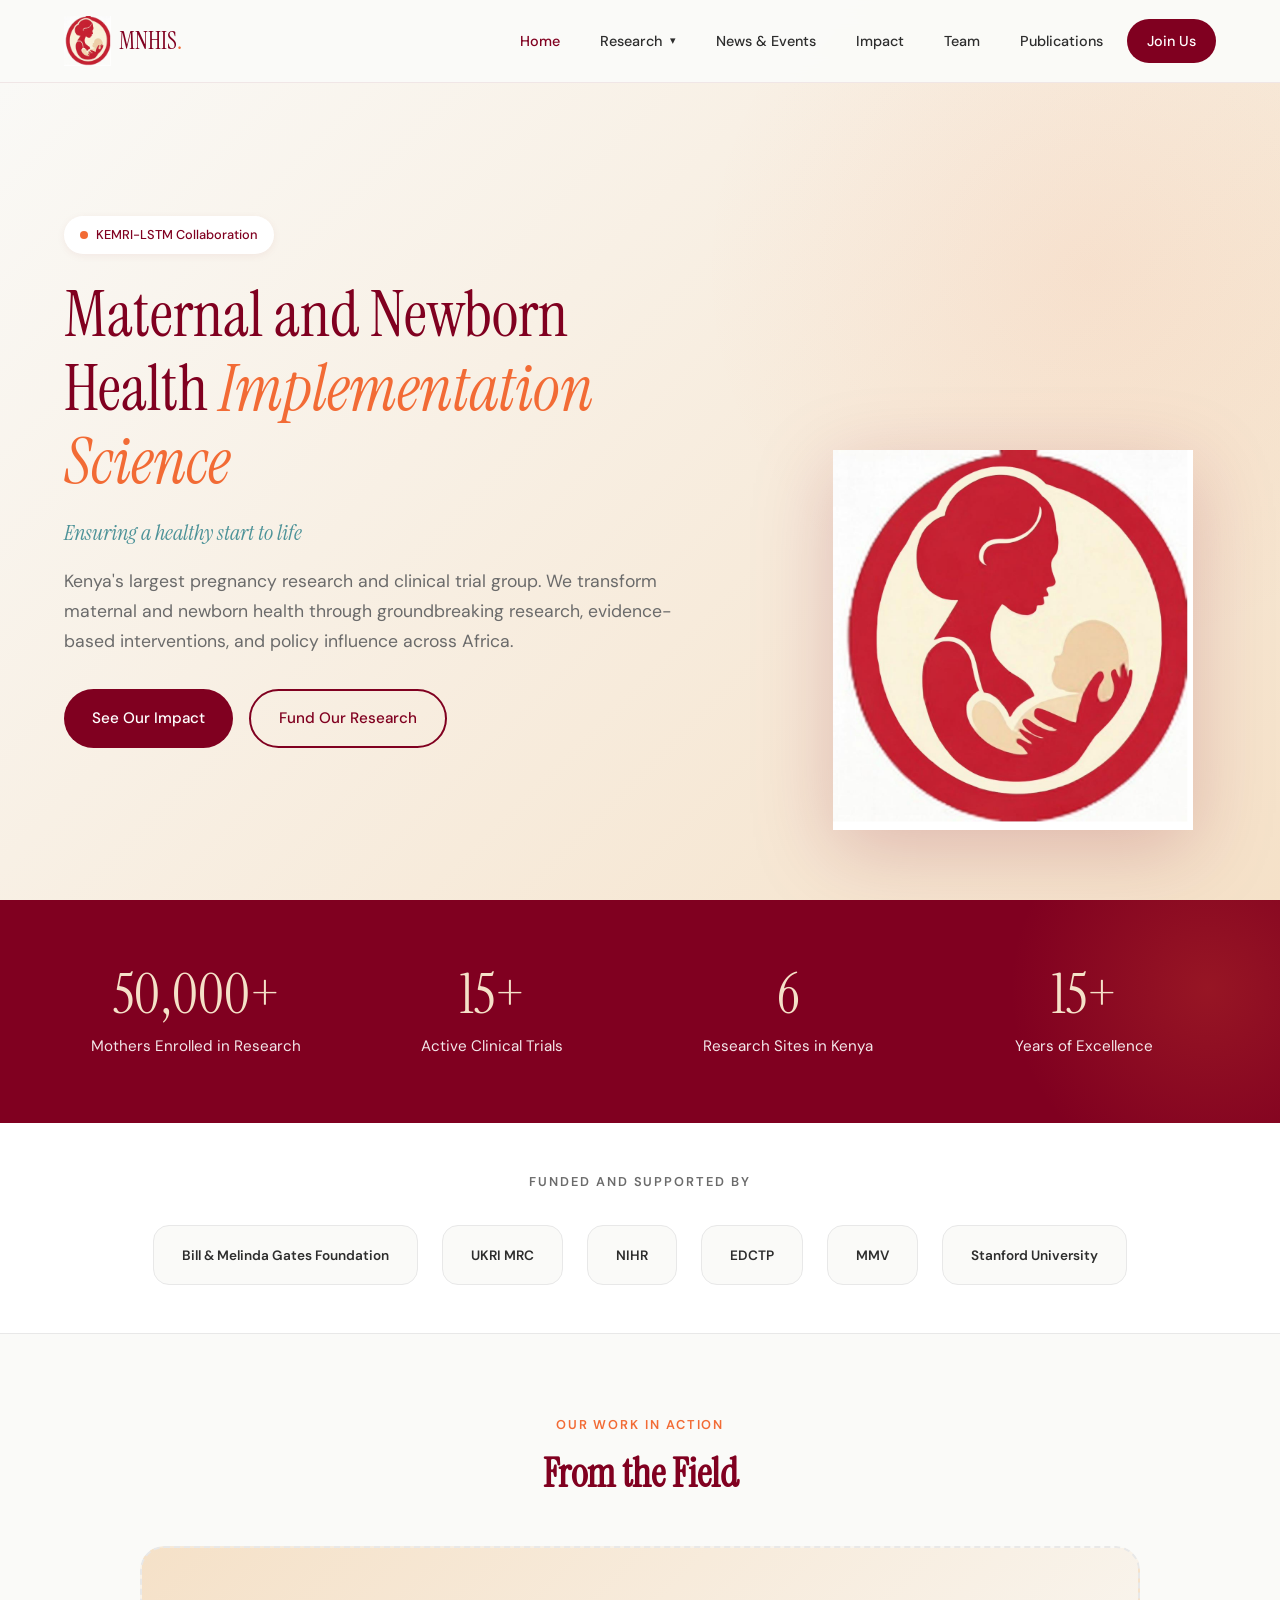
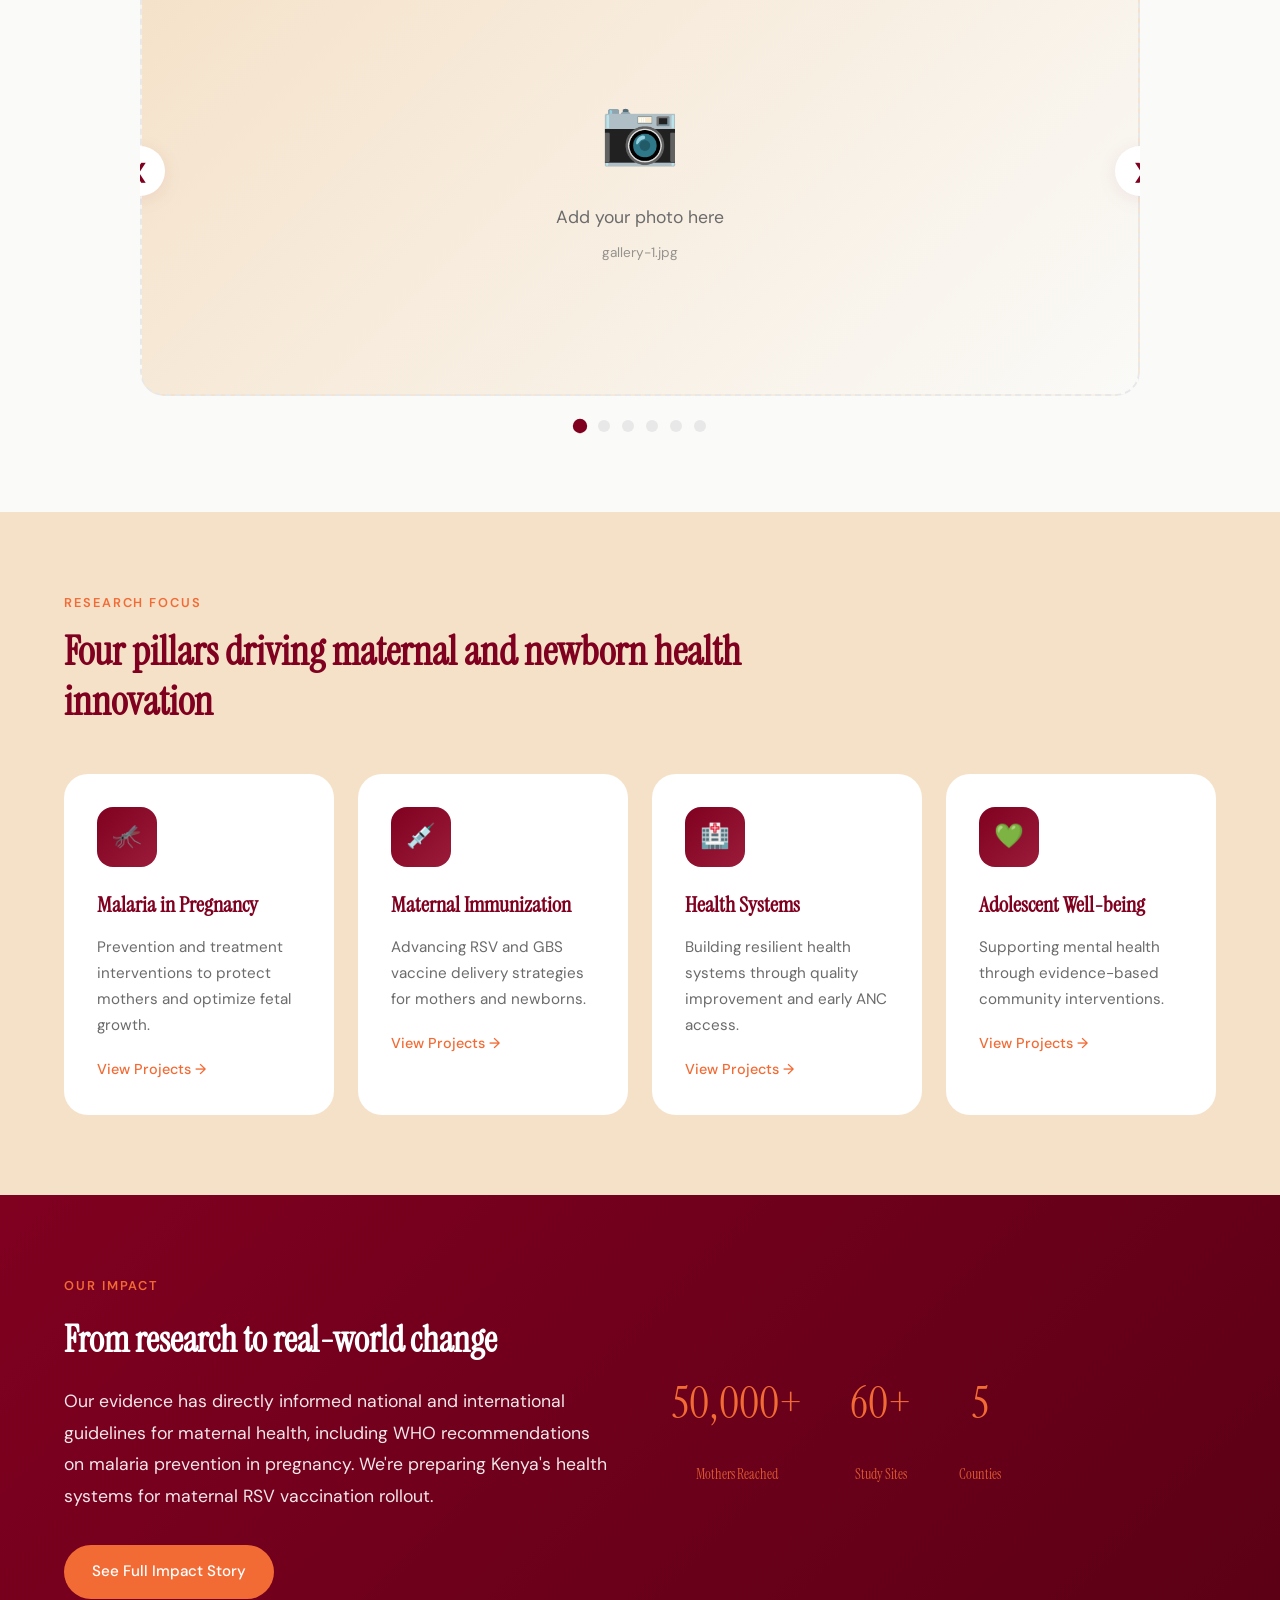
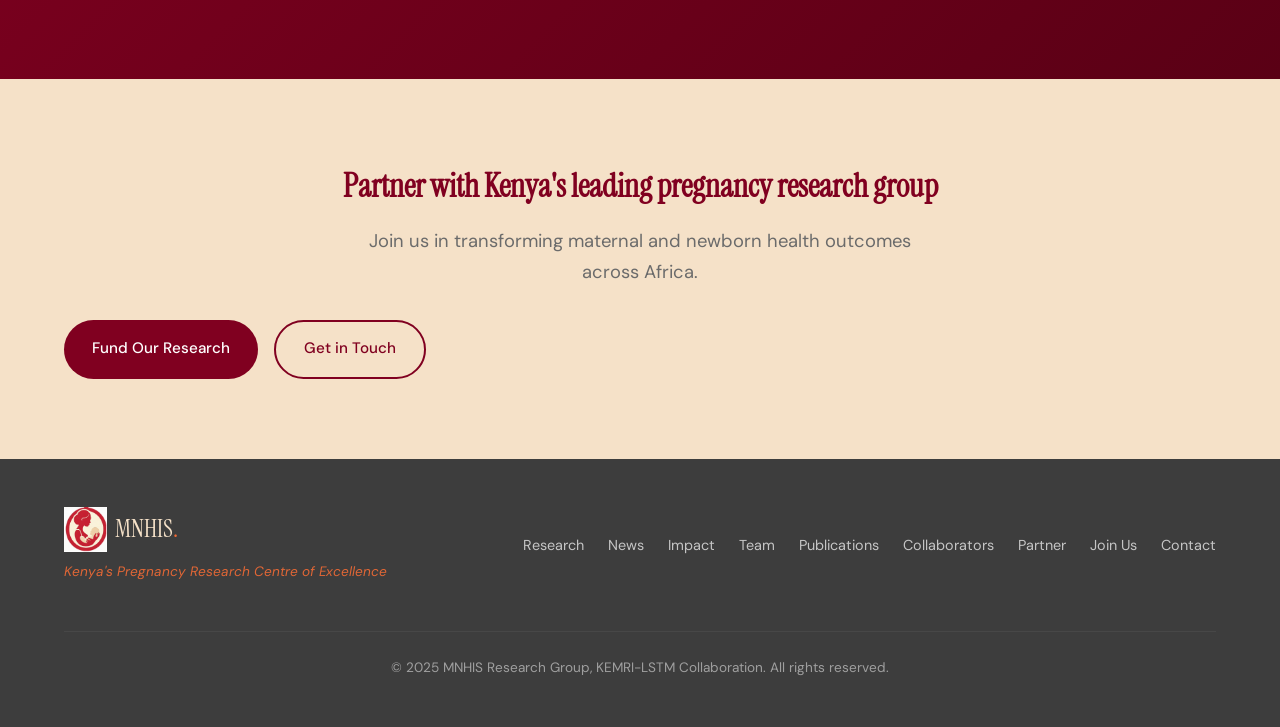
==== index.html @ a36b6a00 "Add carousel + fix funder logos" ====
<!DOCTYPE html>
<html lang="en">
<head>
    <meta charset="UTF-8">
    <meta name="viewport" content="width=device-width, initial-scale=1.0">
    <meta name="description" content="MNHIS - Kenya's Pregnancy Research Centre of Excellence. Transforming maternal and newborn health through groundbreaking research.">
    <title>MNHIS | Kenya's Pregnancy Research Centre of Excellence</title>
    <link rel="preconnect" href="https://fonts.googleapis.com">
    <link rel="preconnect" href="https://fonts.gstatic.com" crossorigin>
    <link href="https://fonts.googleapis.com/css2?family=Instrument+Serif:ital@0;1&family=DM+Sans:ital,opsz,wght@0,9..40,300;0,9..40,400;0,9..40,500;0,9..40,600;1,9..40,400&display=swap" rel="stylesheet">
    <link rel="stylesheet" href="styles.css">
</head>
<body>
    <!-- Navigation with Dropdown -->
    <nav>
        <a href="index.html" class="logo">
            <img src="logo.jpg" alt="MNHIS Logo" style="height: 50px; width: auto; object-fit: contain;">
            <span class="logo-text">MNHIS<span>.</span></span>
        </a>
        <ul class="nav-links">
            <li><a href="index.html" class="active">Home</a></li>
            <li>
                <a href="projects.html" class="dropdown-toggle">Research</a>
                <div class="dropdown-menu">
                    <a href="projects.html">
                        All Projects
                        <span class="dropdown-desc">View our complete research portfolio</span>
                    </a>
                    <div class="dropdown-divider"></div>
                    <a href="projects.html#malaria">
                        🦟 Malaria in Pregnancy
                        <span class="dropdown-desc">IMPROVE, MiMBa, SAFIRE</span>
                    </a>
                    <a href="projects.html#immunization">
                        💉 Maternal Immunization
                        <span class="dropdown-desc">MIRNA, MISSP, ISSAD</span>
                    </a>
                    <a href="projects.html#health-systems">
                        🏥 Health Systems
                        <span class="dropdown-desc">C-it-DU-it</span>
                    </a>
                    <a href="projects.html#adolescent">
                        💚 Adolescent Well-being
                        <span class="dropdown-desc">ALHIV, Friendship Bench</span>
                    </a>
                </div>
            </li>
            <li><a href="news.html">News & Events</a></li>
            <li><a href="impact.html">Impact</a></li>
            <li><a href="team.html">Team</a></li>
            <li><a href="publications.html">Publications</a></li>
            <li><a href="join.html" class="nav-cta">Join Us</a></li>
        </ul>
        <button class="mobile-menu-btn">☰</button>
    </nav>

    <!-- Hero Section -->
    <section class="hero">
        <div class="hero-content">
            <span class="hero-badge">KEMRI-LSTM Collaboration</span>
            <h1>Maternal and Newborn Health <em>Implementation Science</em></h1>
            <p class="hero-tagline">Ensuring a healthy start to life</p>
            <p class="hero-description">Kenya's largest pregnancy research and clinical trial group. We transform maternal and newborn health through groundbreaking research, evidence-based interventions, and policy influence across Africa.</p>
            <div class="hero-cta">
                <a href="impact.html" class="btn btn-primary">See Our Impact</a>
                <a href="partner.html" class="btn btn-secondary">Fund Our Research</a>
            </div>
        </div>
        <div class="hero-visual">
            <div class="hero-image-container">
                <svg class="hero-circles" viewBox="0 0 400 400" fill="none" xmlns="http://www.w3.org/2000/svg">
                    <circle cx="200" cy="200" r="180" stroke="#800020" stroke-width="1.5" opacity="0.15"/>
                    <circle cx="200" cy="200" r="150" stroke="#F26B35" stroke-width="1.5" opacity="0.2"/>
                    <circle cx="200" cy="200" r="120" stroke="#800020" stroke-width="1.5" opacity="0.15"/>
                </svg>
                <img src="logo.jpg" alt="MNHIS Logo">
            </div>
        </div>
    </section>

    <!-- Stats Section -->
    <section class="stats-section">
        <div class="stats-grid">
            <div class="stat-item">
                <span class="stat-number" data-target="50000">50,000+</span>
                <p class="stat-label">Mothers Enrolled in Research</p>
            </div>
            <div class="stat-item">
                <span class="stat-number">15+</span>
                <p class="stat-label">Active Clinical Trials</p>
            </div>
            <div class="stat-item">
                <span class="stat-number">6</span>
                <p class="stat-label">Research Sites in Kenya</p>
            </div>
            <div class="stat-item">
                <span class="stat-number">15+</span>
                <p class="stat-label">Years of Excellence</p>
            </div>
        </div>
    </section>

    <!-- Funders Section -->
    <section class="funders-section">
        <p class="funders-label">Funded and Supported By</p>
        <div class="funders-logos">
            <a href="https://www.gatesfoundation.org" target="_blank" class="funder-logo-text" title="Bill & Melinda Gates Foundation">
                <span class="funder-name">Bill & Melinda Gates Foundation</span>
            </a>
            <a href="https://www.ukri.org/councils/mrc/" target="_blank" class="funder-logo-text" title="Medical Research Council UK">
                <span class="funder-name">UKRI MRC</span>
            </a>
            <a href="https://www.nihr.ac.uk" target="_blank" class="funder-logo-text" title="NIHR">
                <span class="funder-name">NIHR</span>
            </a>
            <a href="https://www.edctp.org" target="_blank" class="funder-logo-text" title="EDCTP">
                <span class="funder-name">EDCTP</span>
            </a>
            <a href="https://www.mmv.org" target="_blank" class="funder-logo-text" title="Medicines for Malaria Venture">
                <span class="funder-name">MMV</span>
            </a>
            <a href="https://www.stanford.edu" target="_blank" class="funder-logo-text" title="Stanford University">
                <span class="funder-name">Stanford University</span>
            </a>
        </div>
    </section>

    <!-- Photo Gallery Carousel -->
    <section class="gallery-section">
        <div class="section-header centered">
            <span class="section-tag">Our Work in Action</span>
            <h2 class="section-title">From the Field</h2>
        </div>
        <div class="carousel-container">
            <button class="carousel-btn prev" onclick="moveCarousel(-1)">❮</button>
            <div class="carousel-track-container">
                <div class="carousel-track">
                    <!-- Replace these placeholder images with your actual photos -->
                    <div class="carousel-slide">
                        <div class="slide-placeholder">
                            <span>📷</span>
                            <p>Add your photo here</p>
                            <small>gallery-1.jpg</small>
                        </div>
                    </div>
                    <div class="carousel-slide">
                        <div class="slide-placeholder">
                            <span>📷</span>
                            <p>Add your photo here</p>
                            <small>gallery-2.jpg</small>
                        </div>
                    </div>
                    <div class="carousel-slide">
                        <div class="slide-placeholder">
                            <span>📷</span>
                            <p>Add your photo here</p>
                            <small>gallery-3.jpg</small>
                        </div>
                    </div>
                    <div class="carousel-slide">
                        <div class="slide-placeholder">
                            <span>📷</span>
                            <p>Add your photo here</p>
                            <small>gallery-4.jpg</small>
                        </div>
                    </div>
                    <div class="carousel-slide">
                        <div class="slide-placeholder">
                            <span>📷</span>
                            <p>Add your photo here</p>
                            <small>gallery-5.jpg</small>
                        </div>
                    </div>
                    <div class="carousel-slide">
                        <div class="slide-placeholder">
                            <span>📷</span>
                            <p>Add your photo here</p>
                            <small>gallery-6.jpg</small>
                        </div>
                    </div>
                </div>
            </div>
            <button class="carousel-btn next" onclick="moveCarousel(1)">❯</button>
        </div>
        <div class="carousel-dots">
            <span class="dot active" onclick="goToSlide(0)"></span>
            <span class="dot" onclick="goToSlide(1)"></span>
            <span class="dot" onclick="goToSlide(2)"></span>
            <span class="dot" onclick="goToSlide(3)"></span>
            <span class="dot" onclick="goToSlide(4)"></span>
            <span class="dot" onclick="goToSlide(5)"></span>
        </div>
    </section>

    <!-- Research Areas -->
    <section class="research-section">
        <div class="section-header">
            <span class="section-tag">Research Focus</span>
            <h2 class="section-title">Four pillars driving maternal and newborn health innovation</h2>
        </div>
        <div class="research-grid">
            <a href="projects.html#malaria" class="research-card">
                <div class="research-icon">🦟</div>
                <h3>Malaria in Pregnancy</h3>
                <p>Prevention and treatment interventions to protect mothers and optimize fetal growth.</p>
                <span class="card-link">View Projects →</span>
            </a>
            <a href="projects.html#immunization" class="research-card">
                <div class="research-icon">💉</div>
                <h3>Maternal Immunization</h3>
                <p>Advancing RSV and GBS vaccine delivery strategies for mothers and newborns.</p>
                <span class="card-link">View Projects →</span>
            </a>
            <a href="projects.html#health-systems" class="research-card">
                <div class="research-icon">🏥</div>
                <h3>Health Systems</h3>
                <p>Building resilient health systems through quality improvement and early ANC access.</p>
                <span class="card-link">View Projects →</span>
            </a>
            <a href="projects.html#adolescent" class="research-card">
                <div class="research-icon">💚</div>
                <h3>Adolescent Well-being</h3>
                <p>Supporting mental health through evidence-based community interventions.</p>
                <span class="card-link">View Projects →</span>
            </a>
        </div>
    </section>

    <!-- Impact Highlight -->
    <section class="impact-highlight-section">
        <div class="impact-content">
            <span class="section-tag" style="color: var(--color-accent);">Our Impact</span>
            <h2>From research to real-world change</h2>
            <p>Our evidence has directly informed national and international guidelines for maternal health, including WHO recommendations on malaria prevention in pregnancy. We're preparing Kenya's health systems for maternal RSV vaccination rollout.</p>
            <a href="impact.html" class="btn btn-accent">See Full Impact Story</a>
        </div>
        <div class="impact-stats-row">
            <div class="impact-stat">
                <span class="impact-stat-number">50,000+</span>
                <span class="impact-stat-label">Mothers Reached</span>
            </div>
            <div class="impact-stat">
                <span class="impact-stat-number">60+</span>
                <span class="impact-stat-label">Study Sites</span>
            </div>
            <div class="impact-stat">
                <span class="impact-stat-number">5</span>
                <span class="impact-stat-label">Counties</span>
            </div>
        </div>
    </section>

    <!-- CTA Section -->
    <section class="cta-section">
        <h2>Partner with Kenya's leading pregnancy research group</h2>
        <p>Join us in transforming maternal and newborn health outcomes across Africa.</p>
        <div class="cta-buttons">
            <a href="partner.html" class="btn btn-primary">Fund Our Research</a>
            <a href="contact.html" class="btn btn-secondary">Get in Touch</a>
        </div>
    </section>

    <!-- Footer -->
    <footer>
        <div class="footer-brand">
            <a href="index.html" class="logo">
                <img src="logo.jpg" alt="MNHIS Logo" style="height: 45px; width: auto; object-fit: contain;">
                <span class="logo-text">MNHIS<span>.</span></span>
            </a>
            <p class="footer-tagline">Kenya's Pregnancy Research Centre of Excellence</p>
        </div>
        <ul class="footer-links">
            <li><a href="projects.html">Research</a></li>
            <li><a href="news.html">News</a></li>
            <li><a href="impact.html">Impact</a></li>
            <li><a href="team.html">Team</a></li>
            <li><a href="publications.html">Publications</a></li>
            <li><a href="collaborators.html">Collaborators</a></li>
            <li><a href="partner.html">Partner</a></li>
            <li><a href="join.html">Join Us</a></li>
            <li><a href="contact.html">Contact</a></li>
        </ul>
        <p class="copyright">© 2025 MNHIS Research Group, KEMRI-LSTM Collaboration. All rights reserved.</p>
    </footer>

    <script>
        // Mobile menu toggle
        document.querySelector('.mobile-menu-btn').addEventListener('click', function() {
            document.querySelector('.nav-links').classList.toggle('mobile-open');
        });

        // Carousel functionality
        let currentSlide = 0;
        const slides = document.querySelectorAll('.carousel-slide');
        const dots = document.querySelectorAll('.dot');
        const totalSlides = slides.length;

        function updateCarousel() {
            const track = document.querySelector('.carousel-track');
            track.style.transform = `translateX(-${currentSlide * 100}%)`;
            
            // Update dots
            dots.forEach((dot, index) => {
                dot.classList.toggle('active', index === currentSlide);
            });
        }

        function moveCarousel(direction) {
            currentSlide += direction;
            if (currentSlide < 0) currentSlide = totalSlides - 1;
            if (currentSlide >= totalSlides) currentSlide = 0;
            updateCarousel();
        }

        function goToSlide(index) {
            currentSlide = index;
            updateCarousel();
        }

        // Auto-advance carousel every 5 seconds
        setInterval(() => moveCarousel(1), 5000);
    </script>
</body>
</html>
---- styles.css ----
:root {
    /* MNHIS Brand Colors */
    --color-primary: #800020;
    --color-primary-light: #9A1B3A;
    --color-primary-dark: #5a0015;
    --color-bg-warm: #F5E1C8;
    --color-accent: #F26B35;
    --color-accent-light: #FEF0EA;
    --color-gold: #FFC300;
    --color-secondary: #4C9298;
    --color-tertiary-green: #98C078;
    --color-tertiary-pink: #E190A1;
    --color-bg: #FAFAF8;
    --color-bg-alt: #F5E1C8;
    --color-neutral-light: #E8E8E8;
    --color-text-muted: #6B6B6B;
    --color-text: #2D2D2D;
    --color-white: #FFFFFF;
    --font-display: 'Instrument Serif', Georgia, serif;
    --font-body: 'DM Sans', -apple-system, sans-serif;
    --shadow-sm: 0 2px 8px rgba(128, 0, 32, 0.06);
    --shadow-md: 0 4px 20px rgba(128, 0, 32, 0.08);
    --shadow-lg: 0 8px 40px rgba(128, 0, 32, 0.12);
    --radius-sm: 8px;
    --radius-md: 16px;
    --radius-lg: 24px;
    --radius-full: 50px;
}

* {
    margin: 0;
    padding: 0;
    box-sizing: border-box;
}

html {
    scroll-behavior: smooth;
}

body {
    font-family: var(--font-body);
    background: var(--color-bg);
    color: var(--color-text);
    line-height: 1.7;
    overflow-x: hidden;
}

a {
    color: inherit;
    text-decoration: none;
}

/* ========================================
   NAVIGATION - With Dropdown
   ======================================== */

nav {
    position: fixed;
    top: 0;
    left: 0;
    right: 0;
    padding: 1rem 4rem;
    display: flex;
    justify-content: space-between;
    align-items: center;
    z-index: 1000;
    background: rgba(250, 250, 248, 0.97);
    backdrop-filter: blur(12px);
    border-bottom: 1px solid rgba(128, 0, 32, 0.08);
}

.logo {
    display: flex;
    align-items: center;
    gap: 0.5rem;
}

.logo-text {
    font-family: var(--font-display);
    font-size: 1.5rem;
    color: var(--color-primary);
}

.logo-text span {
    color: var(--color-accent);
}

.nav-links {
    display: flex;
    gap: 0.5rem;
    list-style: none;
    align-items: center;
}

.nav-links > li {
    position: relative;
}

.nav-links > li > a {
    font-size: 0.9rem;
    font-weight: 500;
    color: var(--color-text);
    padding: 0.6rem 1rem;
    border-radius: var(--radius-sm);
    transition: all 0.2s ease;
    display: flex;
    align-items: center;
    gap: 0.3rem;
}

.nav-links > li > a:hover {
    color: var(--color-primary);
    background: rgba(128, 0, 32, 0.05);
}

.nav-links > li > a.active {
    color: var(--color-primary);
}

/* Dropdown Arrow */
.nav-links .dropdown-toggle::after {
    content: '▾';
    font-size: 0.7rem;
    margin-left: 0.2rem;
    transition: transform 0.2s ease;
}

.nav-links li:hover .dropdown-toggle::after {
    transform: rotate(180deg);
}

/* Dropdown Menu */
.dropdown-menu {
    position: absolute;
    top: 100%;
    left: 0;
    min-width: 280px;
    background: var(--color-white);
    border-radius: var(--radius-md);
    box-shadow: var(--shadow-lg);
    padding: 0.75rem;
    opacity: 0;
    visibility: hidden;
    transform: translateY(10px);
    transition: all 0.2s ease;
    z-index: 100;
    border: 1px solid rgba(128, 0, 32, 0.08);
}

.nav-links li:hover .dropdown-menu {
    opacity: 1;
    visibility: visible;
    transform: translateY(0);
}

.dropdown-menu a {
    display: block;
    padding: 0.75rem 1rem;
    font-size: 0.85rem;
    color: var(--color-text);
    border-radius: var(--radius-sm);
    transition: all 0.2s ease;
}

.dropdown-menu a:hover {
    background: var(--color-bg-alt);
    color: var(--color-primary);
}

.dropdown-menu a .dropdown-desc {
    display: block;
    font-size: 0.75rem;
    color: var(--color-text-muted);
    margin-top: 0.2rem;
}

.dropdown-divider {
    height: 1px;
    background: var(--color-neutral-light);
    margin: 0.5rem 0;
}

/* Nav CTA Button */
.nav-cta {
    background: var(--color-primary) !important;
    color: var(--color-white) !important;
    padding: 0.6rem 1.25rem !important;
    border-radius: var(--radius-full) !important;
    font-weight: 500 !important;
}

.nav-cta:hover {
    background: var(--color-primary-light) !important;
}

/* Mobile Menu */
.mobile-menu-btn {
    display: none;
    background: none;
    border: none;
    font-size: 1.5rem;
    color: var(--color-primary);
    cursor: pointer;
}

/* ========================================
   BUTTONS
   ======================================== */

.btn {
    padding: 0.9rem 1.75rem;
    font-family: var(--font-body);
    font-size: 0.95rem;
    font-weight: 500;
    border-radius: var(--radius-full);
    cursor: pointer;
    transition: all 0.3s ease;
    border: none;
    text-decoration: none;
    display: inline-flex;
    align-items: center;
    gap: 0.5rem;
}

.btn-primary {
    background: var(--color-primary);
    color: var(--color-white);
}

.btn-primary:hover {
    background: var(--color-primary-light);
    transform: translateY(-2px);
    box-shadow: var(--shadow-md);
}

.btn-secondary {
    background: transparent;
    color: var(--color-primary);
    border: 2px solid var(--color-primary);
}

.btn-secondary:hover {
    background: var(--color-primary);
    color: var(--color-white);
}

.btn-accent {
    background: var(--color-accent);
    color: var(--color-white);
}

.btn-accent:hover {
    background: #e05a28;
    transform: translateY(-2px);
}

.cta-buttons {
    display: flex;
    gap: 1rem;
    flex-wrap: wrap;
}

/* ========================================
   HERO SECTION
   ======================================== */

.hero {
    min-height: 100vh;
    display: flex;
    align-items: center;
    padding: 8rem 4rem 4rem;
    position: relative;
    background: linear-gradient(135deg, var(--color-bg) 0%, var(--color-bg-alt) 100%);
}

.hero::before {
    content: '';
    position: absolute;
    top: 0;
    right: 0;
    width: 50%;
    height: 100%;
    background: radial-gradient(circle at 70% 30%, rgba(242, 107, 53, 0.08) 0%, transparent 50%);
    pointer-events: none;
}

.hero-content {
    max-width: 650px;
    position: relative;
    z-index: 1;
}

.hero-badge {
    display: inline-flex;
    align-items: center;
    gap: 0.5rem;
    padding: 0.5rem 1rem;
    background: var(--color-white);
    border-radius: var(--radius-full);
    font-size: 0.8rem;
    font-weight: 500;
    color: var(--color-primary);
    margin-bottom: 1.5rem;
    box-shadow: var(--shadow-sm);
    animation: fadeInUp 0.6s ease forwards;
    opacity: 0;
}

.hero-badge::before {
    content: '';
    width: 8px;
    height: 8px;
    background: var(--color-accent);
    border-radius: 50%;
    animation: pulse 2s infinite;
}

@keyframes pulse {
    0%, 100% { opacity: 1; transform: scale(1); }
    50% { opacity: 0.5; transform: scale(1.2); }
}

@keyframes fadeInUp {
    from { opacity: 0; transform: translateY(20px); }
    to { opacity: 1; transform: translateY(0); }
}

.hero h1 {
    font-family: var(--font-display);
    font-size: clamp(2.5rem, 5vw, 4rem);
    font-weight: 400;
    line-height: 1.15;
    color: var(--color-primary);
    margin-bottom: 1rem;
    animation: fadeInUp 0.6s ease 0.1s forwards;
    opacity: 0;
}

.hero h1 em {
    font-style: italic;
    color: var(--color-accent);
}

.hero-tagline {
    font-family: var(--font-display);
    font-size: 1.35rem;
    color: var(--color-secondary);
    font-style: italic;
    margin-bottom: 1rem;
    animation: fadeInUp 0.6s ease 0.2s forwards;
    opacity: 0;
}

.hero-description {
    font-size: 1.1rem;
    color: var(--color-text-muted);
    margin-bottom: 2rem;
    animation: fadeInUp 0.6s ease 0.3s forwards;
    opacity: 0;
}

.hero-cta {
    display: flex;
    gap: 1rem;
    animation: fadeInUp 0.6s ease 0.4s forwards;
    opacity: 0;
}

.hero-visual {
    position: absolute;
    right: 6%;
    top: 50%;
    transform: translateY(-50%);
    animation: fadeInUp 0.8s ease 0.3s forwards;
    opacity: 0;
}

.hero-image-container {
    position: relative;
    width: 380px;
    height: 380px;
}

.hero-image-container img {
    width: 100%;
    height: 100%;
    object-fit: contain;
    filter: drop-shadow(0 20px 40px rgba(128, 0, 32, 0.2));
}

.hero-circles {
    position: absolute;
    top: 0;
    left: 0;
    width: 100%;
    height: 100%;
}

/* ========================================
   STATS SECTION - Animated Counters
   ======================================== */

.stats-section {
    padding: 4rem;
    background: var(--color-primary);
    position: relative;
    overflow: hidden;
}

.stats-section::before {
    content: '';
    position: absolute;
    top: -50%;
    right: -10%;
    width: 400px;
    height: 400px;
    background: radial-gradient(circle, rgba(242, 107, 53, 0.2) 0%, transparent 70%);
    pointer-events: none;
}

.stats-grid {
    display: grid;
    grid-template-columns: repeat(4, 1fr);
    gap: 2rem;
    max-width: 1200px;
    margin: 0 auto;
    position: relative;
    z-index: 1;
}

.stat-item {
    text-align: center;
    color: var(--color-white);
}

.stat-number {
    font-family: var(--font-display);
    font-size: 3.5rem;
    color: var(--color-bg-warm);
    display: block;
    line-height: 1.1;
}

.stat-label {
    font-size: 0.95rem;
    opacity: 0.9;
    margin-top: 0.5rem;
}

/* ========================================
   SECTION STYLING
   ======================================== */

section {
    padding: 5rem 4rem;
}

.section-header {
    max-width: 700px;
    margin-bottom: 3rem;
}

.section-header.centered {
    text-align: center;
    margin-left: auto;
    margin-right: auto;
}

.section-tag {
    font-size: 0.8rem;
    font-weight: 600;
    text-transform: uppercase;
    letter-spacing: 0.15em;
    color: var(--color-accent);
    margin-bottom: 0.75rem;
    display: block;
}

.section-title {
    font-family: var(--font-display);
    font-size: clamp(1.75rem, 3.5vw, 2.5rem);
    color: var(--color-primary);
    line-height: 1.25;
}

.section-description {
    font-size: 1.1rem;
    color: var(--color-text-muted);
    margin-top: 1rem;
}

/* ========================================
   FUNDERS / PARTNERS SECTION
   ======================================== */

.funders-section {
    padding: 3rem 4rem;
    background: var(--color-white);
    border-bottom: 1px solid var(--color-neutral-light);
}

.funders-label {
    text-align: center;
    font-size: 0.8rem;
    font-weight: 600;
    text-transform: uppercase;
    letter-spacing: 0.15em;
    color: var(--color-text-muted);
    margin-bottom: 2rem;
}

.funders-logos {
    display: flex;
    justify-content: center;
    align-items: center;
    flex-wrap: wrap;
    gap: 1.5rem;
}

.funder-logo {
    padding: 1rem 1.5rem;
    background: var(--color-bg);
    border-radius: var(--radius-md);
    transition: all 0.3s ease;
    display: flex;
    align-items: center;
    justify-content: center;
    min-height: 70px;
}

.funder-logo:hover {
    background: var(--color-bg-alt);
    transform: translateY(-3px);
    box-shadow: var(--shadow-md);
}

.funder-logo img {
    max-height: 45px;
    width: auto;
    object-fit: contain;
    filter: grayscale(20%);
    transition: filter 0.3s ease;
}

.funder-logo:hover img {
    filter: grayscale(0%);
}

/* Text-based Funder Logos */
.funder-logo-text {
    padding: 1rem 1.75rem;
    background: var(--color-bg);
    border-radius: var(--radius-md);
    transition: all 0.3s ease;
    display: flex;
    align-items: center;
    justify-content: center;
    min-height: 60px;
    text-decoration: none;
    border: 1px solid var(--color-neutral-light);
}

.funder-logo-text:hover {
    background: var(--color-primary);
    transform: translateY(-3px);
    box-shadow: var(--shadow-md);
    border-color: var(--color-primary);
}

.funder-logo-text .funder-name {
    font-family: var(--font-body);
    font-size: 0.85rem;
    font-weight: 600;
    color: var(--color-text);
    text-align: center;
    transition: color 0.3s ease;
}

.funder-logo-text:hover .funder-name {
    color: var(--color-white);
}

/* ========================================
   PHOTO GALLERY CAROUSEL
   ======================================== */

.gallery-section {
    padding: 5rem 4rem;
    background: var(--color-bg);
}

.carousel-container {
    position: relative;
    max-width: 1000px;
    margin: 0 auto;
    overflow: hidden;
}

.carousel-track-container {
    overflow: hidden;
    border-radius: var(--radius-lg);
}

.carousel-track {
    display: flex;
    transition: transform 0.5s ease-in-out;
}

.carousel-slide {
    min-width: 100%;
    box-sizing: border-box;
}

.carousel-slide img {
    width: 100%;
    height: 450px;
    object-fit: cover;
    border-radius: var(--radius-lg);
}

/* Placeholder slides - remove when adding real images */
.slide-placeholder {
    width: 100%;
    height: 450px;
    background: linear-gradient(135deg, var(--color-bg-alt) 0%, var(--color-bg) 100%);
    border-radius: var(--radius-lg);
    display: flex;
    flex-direction: column;
    align-items: center;
    justify-content: center;
    border: 2px dashed var(--color-neutral-light);
}

.slide-placeholder span {
    font-size: 4rem;
    margin-bottom: 1rem;
}

.slide-placeholder p {
    font-size: 1.1rem;
    color: var(--color-text-muted);
    margin-bottom: 0.5rem;
}

.slide-placeholder small {
    font-size: 0.85rem;
    color: var(--color-text-muted);
    opacity: 0.7;
}

/* Carousel Navigation Buttons */
.carousel-btn {
    position: absolute;
    top: 50%;
    transform: translateY(-50%);
    background: var(--color-white);
    color: var(--color-primary);
    border: none;
    width: 50px;
    height: 50px;
    border-radius: 50%;
    font-size: 1.25rem;
    cursor: pointer;
    z-index: 10;
    box-shadow: var(--shadow-md);
    transition: all 0.3s ease;
}

.carousel-btn:hover {
    background: var(--color-primary);
    color: var(--color-white);
}

.carousel-btn.prev {
    left: -25px;
}

.carousel-btn.next {
    right: -25px;
}

/* Carousel Dots */
.carousel-dots {
    display: flex;
    justify-content: center;
    gap: 0.75rem;
    margin-top: 1.5rem;
}

.dot {
    width: 12px;
    height: 12px;
    border-radius: 50%;
    background: var(--color-neutral-light);
    cursor: pointer;
    transition: all 0.3s ease;
}

.dot:hover {
    background: var(--color-text-muted);
}

.dot.active {
    background: var(--color-primary);
    transform: scale(1.2);
}

/* ========================================
   RESEARCH AREAS CARDS
   ======================================== */

.research-section {
    background: var(--color-bg-alt);
}

.research-grid {
    display: grid;
    grid-template-columns: repeat(4, 1fr);
    gap: 1.5rem;
}

.research-card {
    background: var(--color-white);
    padding: 2rem;
    border-radius: var(--radius-lg);
    transition: all 0.3s ease;
    border: 1px solid transparent;
    text-decoration: none;
    display: block;
    position: relative;
    overflow: hidden;
}

.research-card::before {
    content: '';
    position: absolute;
    top: 0;
    left: 0;
    width: 100%;
    height: 4px;
    background: linear-gradient(90deg, var(--color-accent), var(--color-gold));
    transform: scaleX(0);
    transform-origin: left;
    transition: transform 0.3s ease;
}

.research-card:hover {
    transform: translateY(-5px);
    box-shadow: var(--shadow-lg);
    border-color: rgba(128, 0, 32, 0.1);
}

.research-card:hover::before {
    transform: scaleX(1);
}

.research-icon {
    width: 60px;
    height: 60px;
    background: linear-gradient(135deg, var(--color-primary), var(--color-primary-light));
    border-radius: var(--radius-md);
    display: flex;
    align-items: center;
    justify-content: center;
    font-size: 1.5rem;
    margin-bottom: 1.25rem;
}

.research-card h3 {
    font-family: var(--font-display);
    font-size: 1.35rem;
    color: var(--color-primary);
    margin-bottom: 0.75rem;
}

.research-card p {
    color: var(--color-text-muted);
    font-size: 0.95rem;
    margin-bottom: 1rem;
}

.research-card .card-link {
    font-size: 0.9rem;
    font-weight: 500;
    color: var(--color-accent);
    display: inline-flex;
    align-items: center;
    gap: 0.3rem;
}

/* ========================================
   IMPACT SECTION
   ======================================== */

.impact-highlight-section {
    display: grid;
    grid-template-columns: 1fr 1fr;
    gap: 4rem;
    padding: 5rem 4rem;
    background: linear-gradient(135deg, var(--color-primary) 0%, var(--color-primary-dark) 100%);
    color: var(--color-white);
    align-items: center;
}

.impact-content h2 {
    font-family: var(--font-display);
    font-size: 2.25rem;
    margin-bottom: 1rem;
    color: var(--color-white);
}

.impact-content p {
    font-size: 1.1rem;
    opacity: 0.9;
    margin-bottom: 2rem;
    line-height: 1.8;
}

.impact-stats-row {
    display: flex;
    gap: 3rem;
}

.impact-stat {
    text-align: center;
}

.impact-stat-number {
    display: block;
    font-family: var(--font-display);
    font-size: 2.75rem;
    color: var(--color-accent);
}

.impact-stat-label {
    font-size: 0.9rem;
    opacity: 0.85;
}

/* ========================================
   CTA SECTIONS
   ======================================== */

.cta-section {
    text-align: center;
    padding: 5rem 4rem;
    background: var(--color-bg-alt);
}

.cta-section h2 {
    font-family: var(--font-display);
    font-size: 2rem;
    color: var(--color-primary);
    margin-bottom: 0.75rem;
}

.cta-section p {
    font-size: 1.15rem;
    color: var(--color-text-muted);
    margin-bottom: 2rem;
    max-width: 550px;
    margin-left: auto;
    margin-right: auto;
}

/* ========================================
   PAGE HEADERS
   ======================================== */

.page-header {
    padding: 9rem 4rem 4rem;
    background: linear-gradient(135deg, var(--color-bg-alt) 0%, var(--color-bg) 100%);
    text-align: center;
    position: relative;
}

.page-header::before {
    content: '';
    position: absolute;
    top: 0;
    left: 0;
    right: 0;
    bottom: 0;
    background: radial-gradient(circle at 20% 80%, rgba(128, 0, 32, 0.04) 0%, transparent 50%),
                radial-gradient(circle at 80% 20%, rgba(242, 107, 53, 0.04) 0%, transparent 50%);
    pointer-events: none;
}

.page-header-content {
    position: relative;
    z-index: 1;
    max-width: 750px;
    margin: 0 auto;
}

.page-header h1 {
    font-family: var(--font-display);
    font-size: clamp(2.25rem, 4.5vw, 3.25rem);
    color: var(--color-primary);
    margin-bottom: 1rem;
    line-height: 1.2;
}

.page-header .page-description {
    font-size: 1.15rem;
    color: var(--color-text-muted);
    line-height: 1.7;
}

/* ========================================
   TEAM PAGE - Gitaka Lab Style
   ======================================== */

.team-section {
    max-width: 1200px;
    margin: 0 auto;
    padding: 4rem 2rem 5rem;
}

/* Principal Investigator - Featured */
.pi-featured {
    display: grid;
    grid-template-columns: 300px 1fr;
    gap: 3rem;
    background: var(--color-white);
    border-radius: var(--radius-lg);
    padding: 2.5rem;
    margin-bottom: 4rem;
    box-shadow: var(--shadow-md);
    border: 2px solid var(--color-primary);
}

.pi-photo {
    width: 280px;
    height: 280px;
    border-radius: 50%;
    object-fit: cover;
    border: 4px solid var(--color-bg-alt);
    box-shadow: var(--shadow-md);
}

.pi-info h2 {
    font-family: var(--font-display);
    font-size: 2rem;
    color: var(--color-primary);
    margin-bottom: 0.5rem;
}

.pi-role {
    font-size: 1.1rem;
    color: var(--color-accent);
    font-weight: 500;
    margin-bottom: 0.75rem;
}

.pi-projects {
    display: inline-block;
    padding: 0.4rem 1rem;
    background: rgba(128, 0, 32, 0.08);
    color: var(--color-primary);
    border-radius: var(--radius-full);
    font-size: 0.8rem;
    font-weight: 500;
    margin-bottom: 1rem;
}

.pi-bio {
    font-size: 1rem;
    color: var(--color-text);
    line-height: 1.8;
    margin-bottom: 1.25rem;
}

.pi-credentials {
    display: flex;
    flex-wrap: wrap;
    gap: 0.5rem;
    margin-bottom: 1.25rem;
}

.credential-badge {
    padding: 0.4rem 0.85rem;
    background: var(--color-accent-light);
    color: var(--color-accent);
    border-radius: var(--radius-full);
    font-size: 0.8rem;
    font-weight: 500;
    text-decoration: none;
    transition: all 0.2s ease;
}

.credential-badge:hover {
    background: var(--color-accent);
    color: var(--color-white);
}

.pi-social {
    display: flex;
    gap: 1rem;
}

.pi-social a {
    font-size: 0.9rem;
    color: var(--color-secondary);
    font-weight: 500;
    transition: color 0.2s ease;
}

.pi-social a:hover {
    color: var(--color-primary);
}

/* Team Department Sections */
.team-department {
    margin-bottom: 3.5rem;
}

.department-header {
    margin-bottom: 2rem;
    padding-bottom: 1rem;
    border-bottom: 2px solid var(--color-neutral-light);
}

.department-title {
    font-family: var(--font-display);
    font-size: 1.75rem;
    color: var(--color-primary);
    margin-bottom: 0.25rem;
}

.department-subtitle {
    color: var(--color-text-muted);
    font-size: 0.95rem;
}

/* Team Grid */
.team-grid {
    display: grid;
    grid-template-columns: repeat(auto-fill, minmax(220px, 1fr));
    gap: 1.5rem;
}

.team-card {
    background: var(--color-white);
    border-radius: var(--radius-lg);
    padding: 1.75rem;
    text-align: center;
    transition: all 0.3s ease;
    border: 1px solid transparent;
    cursor: pointer;
}

.team-card:hover {
    transform: translateY(-5px);
    box-shadow: var(--shadow-lg);
    border-color: rgba(128, 0, 32, 0.1);
}

.team-photo {
    width: 100px;
    height: 100px;
    border-radius: 50%;
    background: var(--color-primary);
    color: var(--color-white);
    display: flex;
    align-items: center;
    justify-content: center;
    font-weight: 600;
    font-size: 1.25rem;
    margin: 0 auto 1rem;
    background-size: cover;
    background-position: center;
    border: 3px solid var(--color-bg-alt);
}

.team-photo.has-image {
    background-color: var(--color-bg);
}

.team-card h4 {
    font-family: var(--font-display);
    font-size: 1.1rem;
    color: var(--color-primary);
    margin-bottom: 0.25rem;
}

.team-card .role {
    color: var(--color-accent);
    font-weight: 500;
    font-size: 0.85rem;
    margin-bottom: 0.5rem;
}

.team-card .projects-tag {
    display: inline-block;
    padding: 0.25rem 0.65rem;
    background: rgba(128, 0, 32, 0.06);
    color: var(--color-primary);
    border-radius: var(--radius-full);
    font-size: 0.7rem;
    font-weight: 500;
}

/* Team Card Expanded Info (on hover/click) */
.team-card .bio {
    display: none;
    font-size: 0.85rem;
    color: var(--color-text-muted);
    line-height: 1.6;
    margin-top: 1rem;
    text-align: left;
}

.team-card .team-social {
    display: none;
    gap: 0.75rem;
    margin-top: 1rem;
    justify-content: center;
}

.team-card.expanded .bio,
.team-card.expanded .team-social {
    display: flex;
}

.team-social a {
    font-size: 0.8rem;
    color: var(--color-secondary);
    font-weight: 500;
}

/* Field Teams Banner */
.field-teams-banner {
    background: linear-gradient(135deg, var(--color-primary) 0%, var(--color-primary-dark) 100%);
    border-radius: var(--radius-lg);
    padding: 2.5rem;
    margin-top: 2rem;
    color: var(--color-white);
    display: flex;
    align-items: center;
    gap: 2rem;
}

.field-teams-number {
    font-family: var(--font-display);
    font-size: 4rem;
    color: var(--color-accent);
    flex-shrink: 0;
}

.field-teams-text h4 {
    font-family: var(--font-display);
    font-size: 1.4rem;
    margin-bottom: 0.5rem;
}

.field-teams-text p {
    opacity: 0.9;
    line-height: 1.7;
}

/* Alumni Section */
.alumni-section {
    background: var(--color-bg);
    border-radius: var(--radius-lg);
    padding: 2rem;
    margin-top: 2rem;
}

.alumni-section h4 {
    font-family: var(--font-display);
    font-size: 1.25rem;
    color: var(--color-primary);
    margin-bottom: 1rem;
}

.alumni-list {
    display: flex;
    flex-wrap: wrap;
    gap: 0.5rem;
}

.alumni-tag {
    padding: 0.4rem 0.85rem;
    background: var(--color-white);
    color: var(--color-text-muted);
    border-radius: var(--radius-full);
    font-size: 0.85rem;
}

/* ========================================
   JOIN US PAGE
   ======================================== */

.join-section {
    max-width: 1000px;
    margin: 0 auto;
    padding: 4rem 2rem 5rem;
}

.join-intro {
    text-align: center;
    margin-bottom: 3rem;
}

.join-intro p {
    font-size: 1.15rem;
    color: var(--color-text-muted);
    max-width: 600px;
    margin: 0 auto;
}

.join-grid {
    display: grid;
    grid-template-columns: repeat(2, 1fr);
    gap: 1.5rem;
    margin-bottom: 3rem;
}

.join-card {
    background: var(--color-white);
    border-radius: var(--radius-lg);
    padding: 2rem;
    border: 1px solid transparent;
    transition: all 0.3s ease;
}

.join-card:hover {
    border-color: var(--color-accent);
    box-shadow: var(--shadow-md);
}

.join-icon {
    width: 50px;
    height: 50px;
    background: var(--color-accent-light);
    border-radius: var(--radius-md);
    display: flex;
    align-items: center;
    justify-content: center;
    font-size: 1.5rem;
    margin-bottom: 1rem;
}

.join-card h3 {
    font-family: var(--font-display);
    font-size: 1.25rem;
    color: var(--color-primary);
    margin-bottom: 0.5rem;
}

.join-card p {
    font-size: 0.95rem;
    color: var(--color-text-muted);
    line-height: 1.7;
}

.join-contact {
    background: var(--color-bg-alt);
    border-radius: var(--radius-lg);
    padding: 2.5rem;
    text-align: center;
}

.join-contact h3 {
    font-family: var(--font-display);
    font-size: 1.5rem;
    color: var(--color-primary);
    margin-bottom: 1rem;
}

.join-contact p {
    color: var(--color-text-muted);
    margin-bottom: 0.5rem;
}

.join-contact a {
    color: var(--color-accent);
    font-weight: 500;
}

/* ========================================
   NEWS & EVENTS PAGE
   ======================================== */

.news-section {
    max-width: 1200px;
    margin: 0 auto;
    padding: 4rem 2rem 5rem;
}

.news-grid {
    display: grid;
    grid-template-columns: 2fr 1fr;
    gap: 2rem;
}

.news-main {
    display: flex;
    flex-direction: column;
    gap: 1.5rem;
}

.news-card {
    background: var(--color-white);
    border-radius: var(--radius-lg);
    overflow: hidden;
    transition: all 0.3s ease;
    border: 1px solid transparent;
    display: block;
    text-decoration: none;
}

.news-card:hover {
    box-shadow: var(--shadow-lg);
    border-color: rgba(128, 0, 32, 0.1);
    transform: translateY(-3px);
}

.news-card.featured {
    display: grid;
    grid-template-columns: 1fr 1fr;
}

.news-image {
    height: 200px;
    background: var(--color-bg-alt);
    display: flex;
    align-items: center;
    justify-content: center;
    font-size: 3rem;
}

.news-card.featured .news-image {
    height: 100%;
    min-height: 280px;
}

.news-content {
    padding: 1.5rem;
}

.news-category {
    display: inline-block;
    padding: 0.3rem 0.75rem;
    background: var(--color-accent-light);
    color: var(--color-accent);
    border-radius: var(--radius-full);
    font-size: 0.75rem;
    font-weight: 600;
    margin-bottom: 0.75rem;
}

.news-card h3 {
    font-family: var(--font-display);
    font-size: 1.25rem;
    color: var(--color-primary);
    margin-bottom: 0.5rem;
    line-height: 1.3;
}

.news-card p {
    font-size: 0.95rem;
    color: var(--color-text-muted);
    line-height: 1.6;
    margin-bottom: 0.75rem;
}

.news-date {
    font-size: 0.8rem;
    color: var(--color-text-muted);
}

/* News Sidebar */
.news-sidebar {
    display: flex;
    flex-direction: column;
    gap: 1.5rem;
}

.sidebar-section {
    background: var(--color-white);
    border-radius: var(--radius-lg);
    padding: 1.5rem;
}

.sidebar-section h4 {
    font-family: var(--font-display);
    font-size: 1.1rem;
    color: var(--color-primary);
    margin-bottom: 1rem;
    padding-bottom: 0.75rem;
    border-bottom: 2px solid var(--color-neutral-light);
}

.upcoming-event {
    padding: 1rem 0;
    border-bottom: 1px solid var(--color-neutral-light);
}

.upcoming-event:last-child {
    border-bottom: none;
    padding-bottom: 0;
}

.event-date {
    font-size: 0.75rem;
    color: var(--color-accent);
    font-weight: 600;
    margin-bottom: 0.25rem;
}

.event-title {
    font-size: 0.95rem;
    color: var(--color-text);
    font-weight: 500;
}

/* ========================================
   PROJECTS PAGE
   ======================================== */

.projects-section {
    max-width: 1200px;
    margin: 0 auto;
    padding: 4rem 2rem 5rem;
}

.project-category {
    background: var(--color-white);
    border-radius: var(--radius-lg);
    padding: 2.5rem;
    margin-bottom: 2rem;
    box-shadow: var(--shadow-sm);
}

.category-header {
    display: flex;
    align-items: center;
    gap: 1.25rem;
    margin-bottom: 1.5rem;
    padding-bottom: 1.5rem;
    border-bottom: 1px solid var(--color-neutral-light);
}

.category-icon {
    font-size: 2.5rem;
    width: 70px;
    height: 70px;
    background: linear-gradient(135deg, var(--color-bg-alt) 0%, var(--color-bg) 100%);
    border-radius: var(--radius-md);
    display: flex;
    align-items: center;
    justify-content: center;
    flex-shrink: 0;
}

.category-title {
    font-family: var(--font-display);
    font-size: 1.5rem;
    color: var(--color-primary);
    margin-bottom: 0.25rem;
}

.category-subtitle {
    color: var(--color-text-muted);
    font-size: 0.95rem;
}

.category-collaborators {
    display: flex;
    flex-wrap: wrap;
    gap: 0.5rem;
    margin-bottom: 1.5rem;
}

.collab-tag {
    padding: 0.4rem 0.9rem;
    background: var(--color-bg);
    color: var(--color-text-muted);
    border-radius: var(--radius-full);
    font-size: 0.8rem;
    font-weight: 500;
}

.category-projects {
    display: grid;
    grid-template-columns: repeat(auto-fill, minmax(280px, 1fr));
    gap: 1rem;
}

.project-card {
    background: var(--color-bg);
    padding: 1.5rem;
    border-radius: var(--radius-md);
    transition: all 0.3s ease;
    text-decoration: none;
    color: inherit;
    display: block;
    border: 1px solid transparent;
}

.project-card:hover {
    background: var(--color-bg-alt);
    border-color: rgba(128, 0, 32, 0.1);
    transform: translateY(-2px);
}

.project-card h4 {
    font-family: var(--font-display);
    font-size: 1.1rem;
    color: var(--color-primary);
    margin-bottom: 0.5rem;
    display: flex;
    align-items: center;
    gap: 0.5rem;
}

.project-card p {
    font-size: 0.9rem;
    color: var(--color-text-muted);
    line-height: 1.6;
    margin-bottom: 0.75rem;
}

.project-links {
    display: flex;
    flex-direction: column;
    gap: 0.35rem;
    margin-top: 0.75rem;
}

.project-links a {
    font-size: 0.8rem;
    color: var(--color-secondary);
    font-weight: 500;
    display: inline-flex;
    align-items: center;
    gap: 0.25rem;
}

.project-links a:hover {
    color: var(--color-primary);
}

.link-icon {
    font-size: 0.85rem;
    color: var(--color-accent);
}

.project-collab {
    display: block;
    margin-top: 0.5rem;
    font-size: 0.8rem;
    color: var(--color-secondary);
    font-weight: 500;
}

/* Project Category Row (side by side) */
.project-category-row {
    display: grid;
    grid-template-columns: repeat(2, 1fr);
    gap: 2rem;
    margin-bottom: 2rem;
}

.project-category-row .project-category {
    margin-bottom: 0;
}

/* ========================================
   PUBLICATIONS PAGE
   ======================================== */

.publications-section {
    max-width: 1100px;
    margin: 0 auto;
    padding: 4rem 2rem 5rem;
}

.pub-intro {
    margin-bottom: 2.5rem;
}

.pub-intro p {
    color: var(--color-text-muted);
    line-height: 1.7;
    margin-bottom: 1.5rem;
}

.pub-filters {
    margin-top: 1.5rem;
}

.pub-filters h4 {
    font-size: 0.85rem;
    color: var(--color-primary);
    margin-bottom: 0.75rem;
    font-weight: 600;
}

.filter-tags {
    display: flex;
    flex-wrap: wrap;
    gap: 0.5rem;
}

.filter-tag {
    padding: 0.5rem 1rem;
    border: 1px solid var(--color-neutral-light);
    border-radius: var(--radius-full);
    background: var(--color-white);
    font-size: 0.85rem;
    cursor: pointer;
    transition: all 0.2s ease;
    font-family: var(--font-body);
}

.filter-tag:hover,
.filter-tag.active {
    background: var(--color-primary);
    color: var(--color-white);
    border-color: var(--color-primary);
}

.publications-list {
    display: flex;
    flex-direction: column;
    gap: 1rem;
}

.pub-card {
    background: var(--color-white);
    border-radius: var(--radius-md);
    padding: 1.5rem;
    display: flex;
    gap: 1.5rem;
    align-items: flex-start;
    border: 1px solid rgba(128, 0, 32, 0.06);
    transition: all 0.3s ease;
}

.pub-card:hover {
    border-color: var(--color-accent);
    box-shadow: var(--shadow-md);
}

.pub-year {
    font-family: var(--font-display);
    font-size: 1.25rem;
    color: var(--color-primary);
    font-weight: 600;
    min-width: 60px;
}

.pub-content h4 {
    font-family: var(--font-display);
    font-size: 1.1rem;
    color: var(--color-primary);
    margin-bottom: 0.5rem;
    line-height: 1.4;
}

.pub-authors {
    font-size: 0.9rem;
    color: var(--color-text-muted);
    margin-bottom: 0.25rem;
}

.pub-journal {
    font-size: 0.85rem;
    color: var(--color-secondary);
    font-weight: 500;
}

/* ========================================
   COLLABORATORS PAGE
   ======================================== */

.collaborators-section {
    max-width: 1200px;
    margin: 0 auto;
    padding: 4rem 2rem 5rem;
}

.collaborators-grid {
    display: grid;
    grid-template-columns: repeat(auto-fill, minmax(340px, 1fr));
    gap: 1.5rem;
}

.collaborator-card {
    background: var(--color-white);
    border-radius: var(--radius-lg);
    padding: 2rem;
    border: 1px solid transparent;
    transition: all 0.3s ease;
    text-decoration: none;
    color: inherit;
    display: block;
}

.collaborator-card:hover {
    border-color: var(--color-accent);
    box-shadow: var(--shadow-lg);
    transform: translateY(-4px);
}

.collaborator-logo {
    width: 65px;
    height: 65px;
    background: linear-gradient(135deg, var(--color-primary) 0%, var(--color-primary-dark) 100%);
    color: var(--color-white);
    border-radius: var(--radius-md);
    display: flex;
    align-items: center;
    justify-content: center;
    font-weight: 700;
    font-size: 0.85rem;
    margin-bottom: 1.25rem;
}

.collaborator-card h4 {
    font-family: var(--font-display);
    font-size: 1.15rem;
    color: var(--color-primary);
    margin-bottom: 0.5rem;
    line-height: 1.3;
}

.collaborator-location {
    color: var(--color-text-muted);
    font-size: 0.9rem;
    margin-bottom: 1rem;
}

.collaborator-depts {
    display: flex;
    flex-wrap: wrap;
    gap: 0.5rem;
    margin-bottom: 1rem;
}

.collaborator-depts span {
    padding: 0.35rem 0.75rem;
    background: var(--color-bg);
    color: var(--color-text-muted);
    border-radius: var(--radius-full);
    font-size: 0.75rem;
    font-weight: 500;
}

.collaborator-projects {
    font-size: 0.85rem;
    color: var(--color-secondary);
    font-weight: 500;
    padding-top: 1rem;
    border-top: 1px solid var(--color-neutral-light);
}

/* ========================================
   IMPACT PAGE
   ======================================== */

.impact-stats-banner {
    padding: 4rem;
    background: var(--color-primary);
}

.impact-stats-grid {
    display: grid;
    grid-template-columns: repeat(4, 1fr);
    gap: 2rem;
    max-width: 1200px;
    margin: 0 auto;
}

.impact-stat-card {
    text-align: center;
    color: var(--color-white);
}

.impact-stat-card .stat-number {
    font-family: var(--font-display);
    font-size: 3.5rem;
    color: var(--color-accent);
    display: block;
}

.impact-stat-card .stat-label {
    font-size: 1rem;
    font-weight: 500;
    margin: 0.5rem 0 0.25rem;
}

.impact-stat-card .stat-desc {
    font-size: 0.85rem;
    opacity: 0.8;
}

.impact-areas-section {
    max-width: 1200px;
    margin: 0 auto;
    padding: 4rem 2rem;
}

.impact-grid {
    display: grid;
    grid-template-columns: repeat(2, 1fr);
    gap: 1.5rem;
}

.impact-card {
    background: var(--color-white);
    border-radius: var(--radius-lg);
    padding: 2rem;
    border: 1px solid rgba(128, 0, 32, 0.06);
    transition: all 0.3s ease;
}

.impact-card:hover {
    box-shadow: var(--shadow-md);
    transform: translateY(-3px);
}

.impact-card.highlight {
    background: linear-gradient(135deg, var(--color-primary) 0%, var(--color-primary-dark) 100%);
    color: var(--color-white);
    grid-column: span 2;
}

.impact-card.highlight h3 {
    color: var(--color-white);
}

.impact-card.highlight p {
    color: rgba(255, 255, 255, 0.9);
}

.impact-card.highlight .impact-stat {
    color: var(--color-accent);
}

.impact-icon {
    font-size: 2rem;
    margin-bottom: 1rem;
}

.impact-card h3 {
    font-family: var(--font-display);
    font-size: 1.25rem;
    color: var(--color-primary);
    margin-bottom: 0.5rem;
}

.impact-stat {
    font-family: var(--font-display);
    font-size: 2rem;
    color: var(--color-accent);
    margin-bottom: 0.75rem;
}

.impact-card p {
    font-size: 0.95rem;
    color: var(--color-text-muted);
    line-height: 1.7;
}

/* Stories Grid */
.stories-section {
    max-width: 1200px;
    margin: 0 auto;
    padding: 4rem 2rem;
    background: var(--color-bg);
}

.stories-grid {
    display: grid;
    grid-template-columns: repeat(2, 1fr);
    gap: 1.5rem;
}

.story-card {
    background: var(--color-white);
    border-radius: var(--radius-lg);
    padding: 2rem;
    border: 1px solid rgba(128, 0, 32, 0.06);
    transition: all 0.3s ease;
}

.story-card:hover {
    box-shadow: var(--shadow-md);
    transform: translateY(-3px);
}

.story-category {
    display: inline-block;
    padding: 0.3rem 0.75rem;
    background: var(--color-accent-light);
    color: var(--color-accent);
    border-radius: var(--radius-full);
    font-size: 0.75rem;
    font-weight: 600;
    margin-bottom: 1rem;
}

.story-card h3 {
    font-family: var(--font-display);
    font-size: 1.2rem;
    color: var(--color-primary);
    margin-bottom: 0.75rem;
}

.story-card p {
    font-size: 0.95rem;
    color: var(--color-text-muted);
    line-height: 1.7;
}

/* Featured Quote */
.featured-quote {
    padding: 5rem 4rem;
    background: var(--color-primary);
    text-align: center;
}

.quote-content {
    max-width: 800px;
    margin: 0 auto;
}

.quote-text {
    font-family: var(--font-display);
    font-size: 1.6rem;
    font-style: italic;
    color: var(--color-white);
    line-height: 1.6;
    margin-bottom: 1.5rem;
}

.quote-attribution {
    color: var(--color-accent);
    font-weight: 500;
}

/* ========================================
   PARTNER PAGE
   ======================================== */

.partner-header {
    background: linear-gradient(135deg, var(--color-primary) 0%, var(--color-primary-dark) 100%);
    color: var(--color-white);
}

.partner-header h1,
.partner-header .page-description {
    color: var(--color-white);
}

.why-partner-section {
    padding: 5rem 4rem;
    background: var(--color-white);
}

.partner-features {
    display: grid;
    grid-template-columns: repeat(3, 1fr);
    gap: 1.5rem;
    max-width: 1200px;
    margin: 0 auto;
}

.feature-card {
    padding: 2rem;
    background: var(--color-bg);
    border-radius: var(--radius-lg);
    transition: all 0.3s ease;
}

.feature-card:hover {
    background: var(--color-bg-alt);
}

.feature-icon {
    width: 50px;
    height: 50px;
    background: var(--color-primary);
    color: var(--color-white);
    border-radius: 50%;
    display: flex;
    align-items: center;
    justify-content: center;
    font-size: 1.25rem;
    margin-bottom: 1rem;
}

.feature-card h3 {
    font-family: var(--font-display);
    font-size: 1.1rem;
    color: var(--color-primary);
    margin-bottom: 0.5rem;
}

.feature-card p {
    font-size: 0.9rem;
    color: var(--color-text-muted);
}

/* Priorities Grid */
.priorities-section {
    padding: 5rem 4rem;
    background: var(--color-bg);
}

.priorities-grid {
    display: grid;
    grid-template-columns: repeat(2, 1fr);
    gap: 1.5rem;
    max-width: 1200px;
    margin: 0 auto;
}

.priority-card {
    display: flex;
    gap: 1.5rem;
    background: var(--color-white);
    padding: 2rem;
    border-radius: var(--radius-lg);
    border: 1px solid transparent;
    transition: all 0.3s ease;
}

.priority-card:hover {
    border-color: var(--color-accent);
    box-shadow: var(--shadow-md);
}

.priority-icon {
    font-size: 2rem;
    width: 60px;
    height: 60px;
    background: var(--color-accent-light);
    border-radius: var(--radius-md);
    display: flex;
    align-items: center;
    justify-content: center;
    flex-shrink: 0;
}

.priority-content h3 {
    font-family: var(--font-display);
    font-size: 1.25rem;
    color: var(--color-primary);
    margin-bottom: 0.5rem;
}

.priority-content p {
    color: var(--color-text-muted);
    font-size: 0.95rem;
    margin-bottom: 1rem;
}

.priority-details {
    display: flex;
    gap: 1rem;
    align-items: center;
}

.priority-tag {
    padding: 0.25rem 0.75rem;
    background: var(--color-primary);
    color: var(--color-white);
    border-radius: var(--radius-full);
    font-size: 0.7rem;
    font-weight: 600;
}

.priority-amount {
    font-size: 0.85rem;
    color: var(--color-text-muted);
}

/* Funds Usage */
.funds-section {
    padding: 5rem 4rem;
    background: var(--color-white);
}

.usage-breakdown {
    display: flex;
    gap: 3rem;
    justify-content: center;
    max-width: 900px;
    margin: 0 auto;
}

.usage-item {
    text-align: center;
    flex: 1;
}

.usage-percent {
    font-family: var(--font-display);
    font-size: 3rem;
    color: var(--color-primary);
    margin-bottom: 1rem;
}

.usage-desc h4 {
    font-size: 1rem;
    color: var(--color-primary);
    margin-bottom: 0.5rem;
}

.usage-desc p {
    font-size: 0.85rem;
    color: var(--color-text-muted);
}

/* Partner CTA */
.partner-cta-section {
    padding: 5rem 4rem;
    background: linear-gradient(135deg, var(--color-primary) 0%, var(--color-primary-dark) 100%);
    text-align: center;
}

.partner-cta-content h2 {
    font-family: var(--font-display);
    font-size: 2.25rem;
    color: var(--color-white);
    margin-bottom: 1rem;
}

.partner-cta-content p {
    font-size: 1.15rem;
    color: rgba(255, 255, 255, 0.9);
    margin-bottom: 2rem;
    max-width: 600px;
    margin-left: auto;
    margin-right: auto;
}

/* ========================================
   CONTACT PAGE
   ======================================== */

.contact-section {
    padding: 5rem 4rem;
    background: var(--color-bg);
}

.contact-grid {
    display: grid;
    grid-template-columns: 1fr 1.5fr;
    gap: 3rem;
    max-width: 1100px;
    margin: 0 auto;
}

.contact-info {
    background: var(--color-white);
    border-radius: var(--radius-lg);
    padding: 2.5rem;
}

.contact-info h3 {
    font-family: var(--font-display);
    font-size: 1.5rem;
    color: var(--color-primary);
    margin-bottom: 1.5rem;
}

.contact-item {
    display: flex;
    gap: 1rem;
    margin-bottom: 1.5rem;
}

.contact-icon {
    font-size: 1.5rem;
}

.contact-item h4 {
    font-size: 0.9rem;
    color: var(--color-primary);
    margin-bottom: 0.25rem;
}

.contact-item p,
.contact-item a {
    color: var(--color-text-muted);
    font-size: 0.95rem;
}

.contact-item a {
    color: var(--color-accent);
}

.contact-types {
    margin-top: 2rem;
}

.contact-types h3 {
    margin-bottom: 1rem;
}

.contact-type {
    padding: 1.25rem;
    background: var(--color-bg);
    border-radius: var(--radius-md);
    margin-bottom: 0.75rem;
}

.contact-type h4 {
    font-size: 0.95rem;
    color: var(--color-primary);
    margin-bottom: 0.25rem;
}

.contact-type p {
    font-size: 0.85rem;
    color: var(--color-text-muted);
}

.contact-form {
    background: var(--color-white);
    padding: 2.5rem;
    border-radius: var(--radius-lg);
}

.contact-form h3 {
    font-family: var(--font-display);
    font-size: 1.5rem;
    color: var(--color-primary);
    margin-bottom: 1.5rem;
}

.form-group {
    margin-bottom: 1.25rem;
}

.form-group label {
    display: block;
    margin-bottom: 0.5rem;
    font-size: 0.9rem;
    color: var(--color-text);
    font-weight: 500;
}

.form-group input,
.form-group textarea,
.form-group select {
    width: 100%;
    padding: 0.85rem 1rem;
    border: 1px solid var(--color-neutral-light);
    border-radius: var(--radius-sm);
    font-family: var(--font-body);
    font-size: 1rem;
    transition: border-color 0.2s ease;
}

.form-group input:focus,
.form-group textarea:focus,
.form-group select:focus {
    outline: none;
    border-color: var(--color-primary);
}

/* ========================================
   FOOTER
   ======================================== */

footer {
    background: #3D3D3D;
    padding: 3rem 4rem;
    display: flex;
    justify-content: space-between;
    align-items: center;
    flex-wrap: wrap;
    gap: 2rem;
}

.footer-brand {
    display: flex;
    flex-direction: column;
    gap: 0.5rem;
}

.footer-brand .logo-text {
    color: var(--color-bg-warm);
}

.footer-tagline {
    font-size: 0.85rem;
    font-style: italic;
    color: var(--color-accent);
    opacity: 0.9;
}

.footer-links {
    display: flex;
    gap: 1.5rem;
    list-style: none;
    flex-wrap: wrap;
}

.footer-links a {
    color: var(--color-white);
    opacity: 0.7;
    transition: opacity 0.2s ease;
    font-size: 0.9rem;
}

.footer-links a:hover {
    opacity: 1;
}

.copyright {
    color: var(--color-white);
    opacity: 0.5;
    font-size: 0.85rem;
    width: 100%;
    text-align: center;
    margin-top: 1rem;
    padding-top: 1.5rem;
    border-top: 1px solid rgba(255, 255, 255, 0.1);
}

/* ========================================
   RESPONSIVE STYLES
   ======================================== */

@media (max-width: 1200px) {
    .research-grid {
        grid-template-columns: repeat(2, 1fr);
    }
    
    .stats-grid,
    .impact-stats-grid {
        grid-template-columns: repeat(2, 1fr);
    }
    
    .hero-visual {
        display: none;
    }
    
    .hero-content {
        max-width: 100%;
    }
}

@media (max-width: 1024px) {
    nav {
        padding: 1rem 2rem;
    }
    
    .nav-links {
        display: none;
    }
    
    .mobile-menu-btn {
        display: block;
    }
    
    section {
        padding: 4rem 2rem;
    }
    
    .hero {
        padding: 7rem 2rem 3rem;
    }
    
    .pi-featured {
        grid-template-columns: 1fr;
        text-align: center;
    }
    
    .pi-photo {
        margin: 0 auto;
    }
    
    .pi-credentials,
    .pi-social {
        justify-content: center;
    }
    
    .project-category-row {
        grid-template-columns: 1fr;
    }
    
    .impact-highlight-section {
        grid-template-columns: 1fr;
        text-align: center;
    }
    
    .impact-stats-row {
        justify-content: center;
    }
    
    .news-grid {
        grid-template-columns: 1fr;
    }
    
    .news-card.featured {
        grid-template-columns: 1fr;
    }
    
    .join-grid {
        grid-template-columns: 1fr;
    }
    
    .contact-grid {
        grid-template-columns: 1fr;
    }
    
    .partner-features,
    .priorities-grid {
        grid-template-columns: 1fr;
    }
}

@media (max-width: 768px) {
    .research-grid {
        grid-template-columns: 1fr;
    }
    
    .stats-grid,
    .impact-stats-grid {
        grid-template-columns: 1fr;
        gap: 1.5rem;
    }
    
    .impact-grid,
    .stories-grid {
        grid-template-columns: 1fr;
    }
    
    .impact-card.highlight {
        grid-column: span 1;
    }
    
    .team-grid {
        grid-template-columns: repeat(2, 1fr);
    }
    
    .field-teams-banner {
        flex-direction: column;
        text-align: center;
    }
    
    .usage-breakdown {
        flex-direction: column;
        gap: 2rem;
    }
    
    .cta-buttons {
        flex-direction: column;
        align-items: center;
    }
    
    .priority-card {
        flex-direction: column;
        text-align: center;
    }
    
    .priority-details {
        justify-content: center;
    }
    
    footer {
        padding: 2rem;
        flex-direction: column;
        text-align: center;
    }
    
    .footer-links {
        justify-content: center;
    }
    
    /* Carousel responsive */
    .carousel-btn {
        width: 40px;
        height: 40px;
        font-size: 1rem;
    }
    
    .carousel-btn.prev {
        left: 10px;
    }
    
    .carousel-btn.next {
        right: 10px;
    }
    
    .carousel-slide img,
    .slide-placeholder {
        height: 300px;
    }
    
    .gallery-section {
        padding: 4rem 2rem;
    }
}

@media (max-width: 480px) {
    .team-grid {
        grid-template-columns: 1fr;
    }
    
    .page-header {
        padding: 7rem 1.5rem 3rem;
    }
    
    .pub-card {
        flex-direction: column;
        gap: 0.75rem;
    }
}
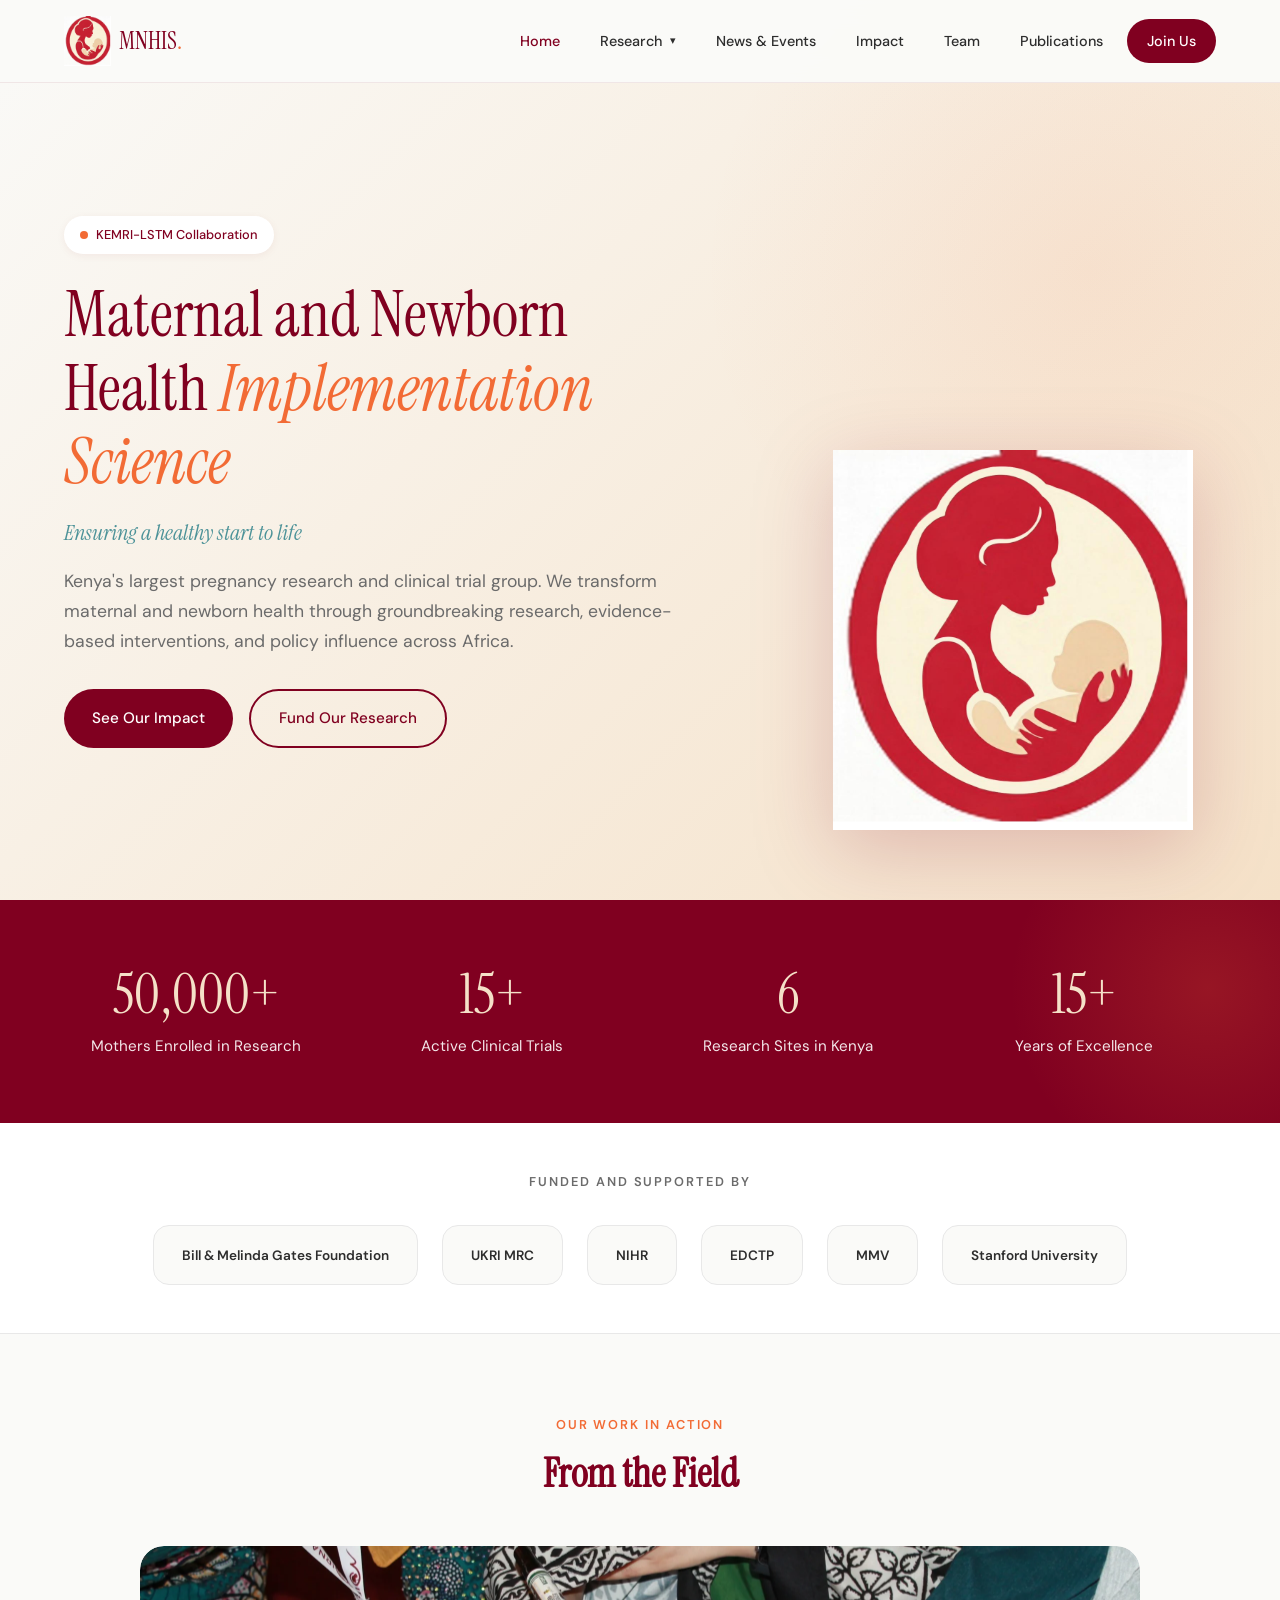
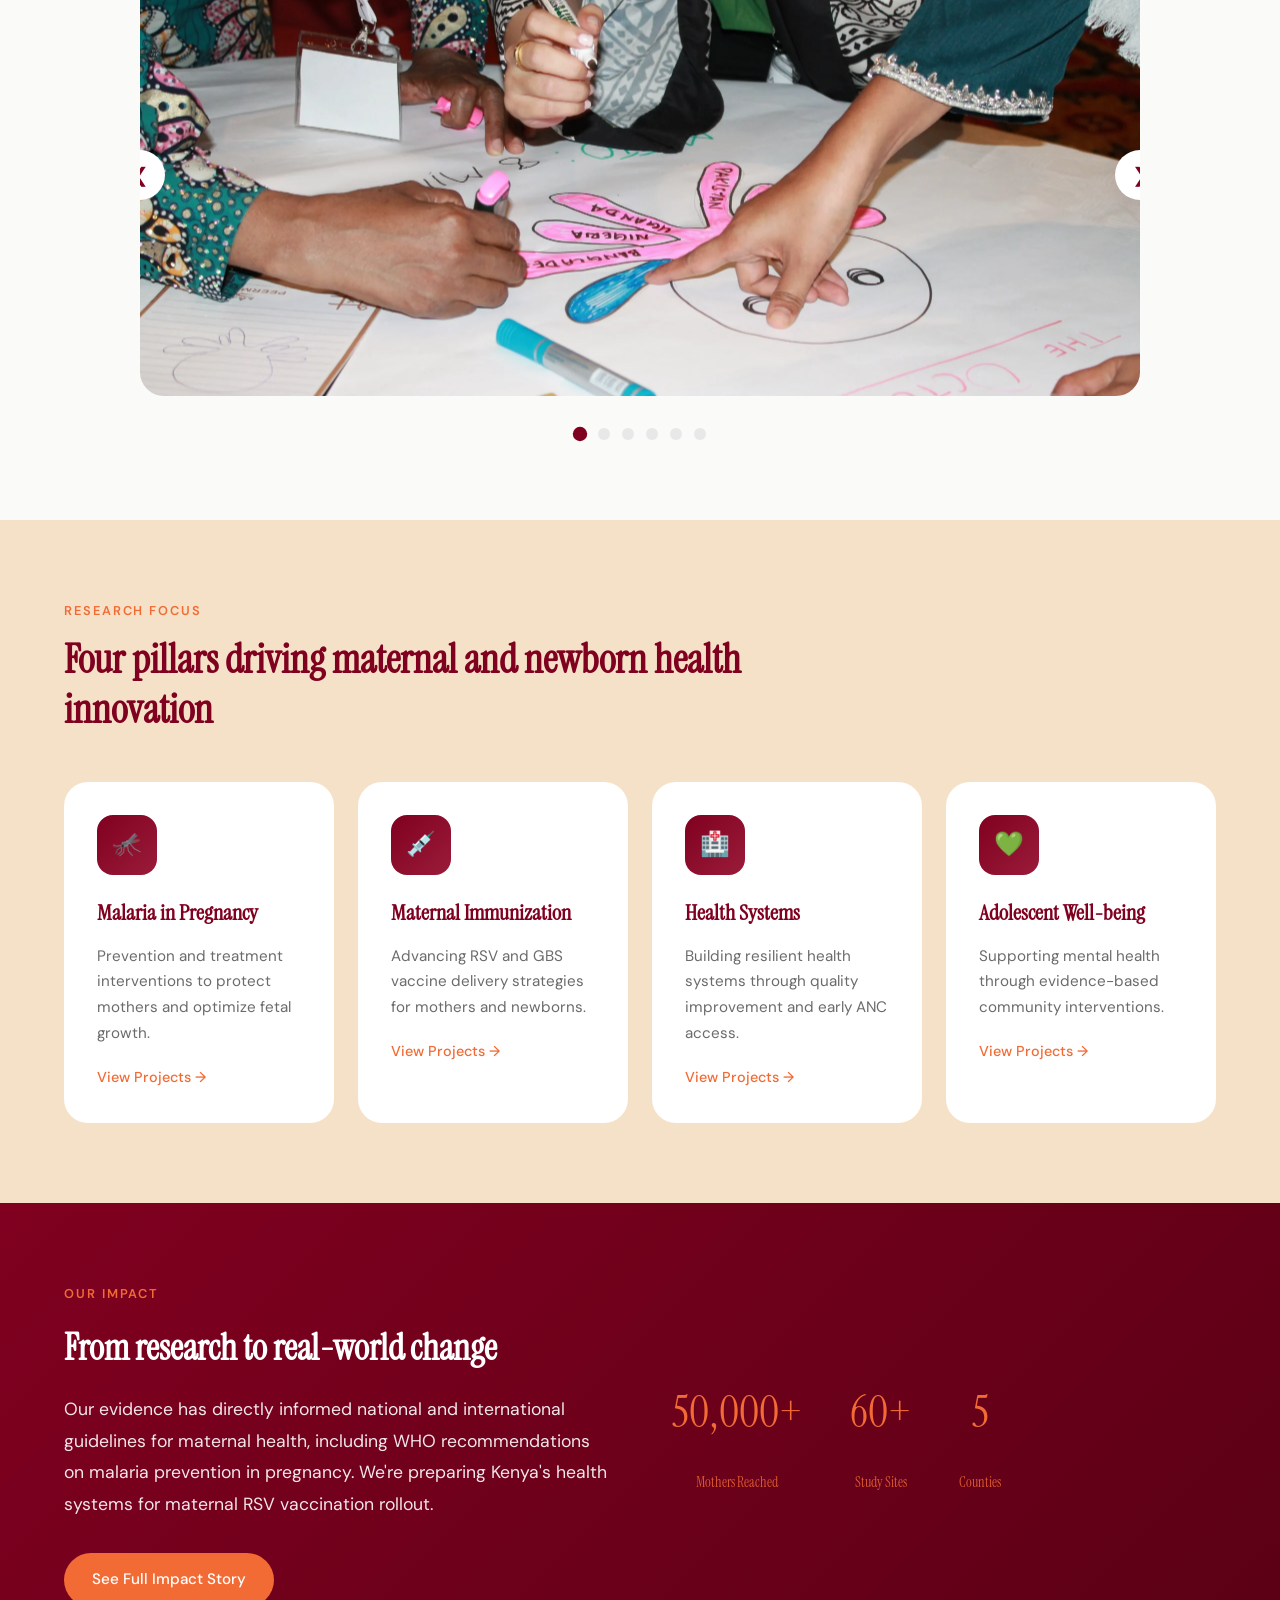
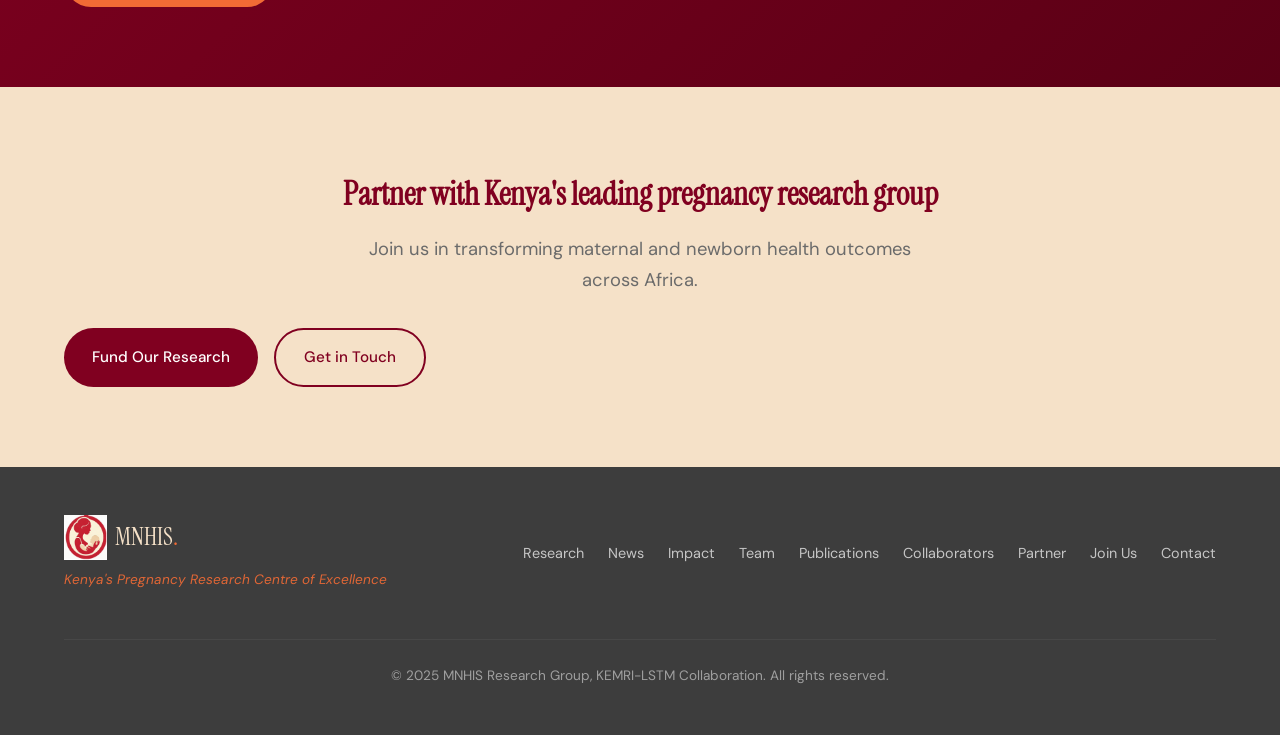
==== commit b3d35826: "Add gallery photos + fix funders" ====
--- a/index.html
+++ b/index.html
@@ -135,48 +135,23 @@
             <button class="carousel-btn prev" onclick="moveCarousel(-1)">❮</button>
             <div class="carousel-track-container">
                 <div class="carousel-track">
-                    <!-- Replace these placeholder images with your actual photos -->
-                    <div class="carousel-slide">
-                        <div class="slide-placeholder">
-                            <span>📷</span>
-                            <p>Add your photo here</p>
-                            <small>gallery-1.jpg</small>
-                        </div>
-                    </div>
-                    <div class="carousel-slide">
-                        <div class="slide-placeholder">
-                            <span>📷</span>
-                            <p>Add your photo here</p>
-                            <small>gallery-2.jpg</small>
-                        </div>
-                    </div>
-                    <div class="carousel-slide">
-                        <div class="slide-placeholder">
-                            <span>📷</span>
-                            <p>Add your photo here</p>
-                            <small>gallery-3.jpg</small>
-                        </div>
-                    </div>
-                    <div class="carousel-slide">
-                        <div class="slide-placeholder">
-                            <span>📷</span>
-                            <p>Add your photo here</p>
-                            <small>gallery-4.jpg</small>
-                        </div>
-                    </div>
-                    <div class="carousel-slide">
-                        <div class="slide-placeholder">
-                            <span>📷</span>
-                            <p>Add your photo here</p>
-                            <small>gallery-5.jpg</small>
-                        </div>
-                    </div>
-                    <div class="carousel-slide">
-                        <div class="slide-placeholder">
-                            <span>📷</span>
-                            <p>Add your photo here</p>
-                            <small>gallery-6.jpg</small>
-                        </div>
+                    <div class="carousel-slide">
+                        <img src="gallery-1.jpg" alt="MIRNA workshop - International collaboration on maternal immunization">
+                    </div>
+                    <div class="carousel-slide">
+                        <img src="gallery-2.jpg" alt="Community health volunteer meeting in western Kenya">
+                    </div>
+                    <div class="carousel-slide">
+                        <img src="gallery-3.jpg" alt="Prenatal ultrasound examination at research site">
+                    </div>
+                    <div class="carousel-slide">
+                        <img src="gallery-4.jpg" alt="Newborn health assessment - IMPROVE study">
+                    </div>
+                    <div class="carousel-slide">
+                        <img src="gallery-5.jpg" alt="Laboratory team reviewing research samples">
+                    </div>
+                    <div class="carousel-slide">
+                        <img src="gallery-6.jpg" alt="Field team site visit in Mfangano">
                     </div>
                 </div>
             </div>
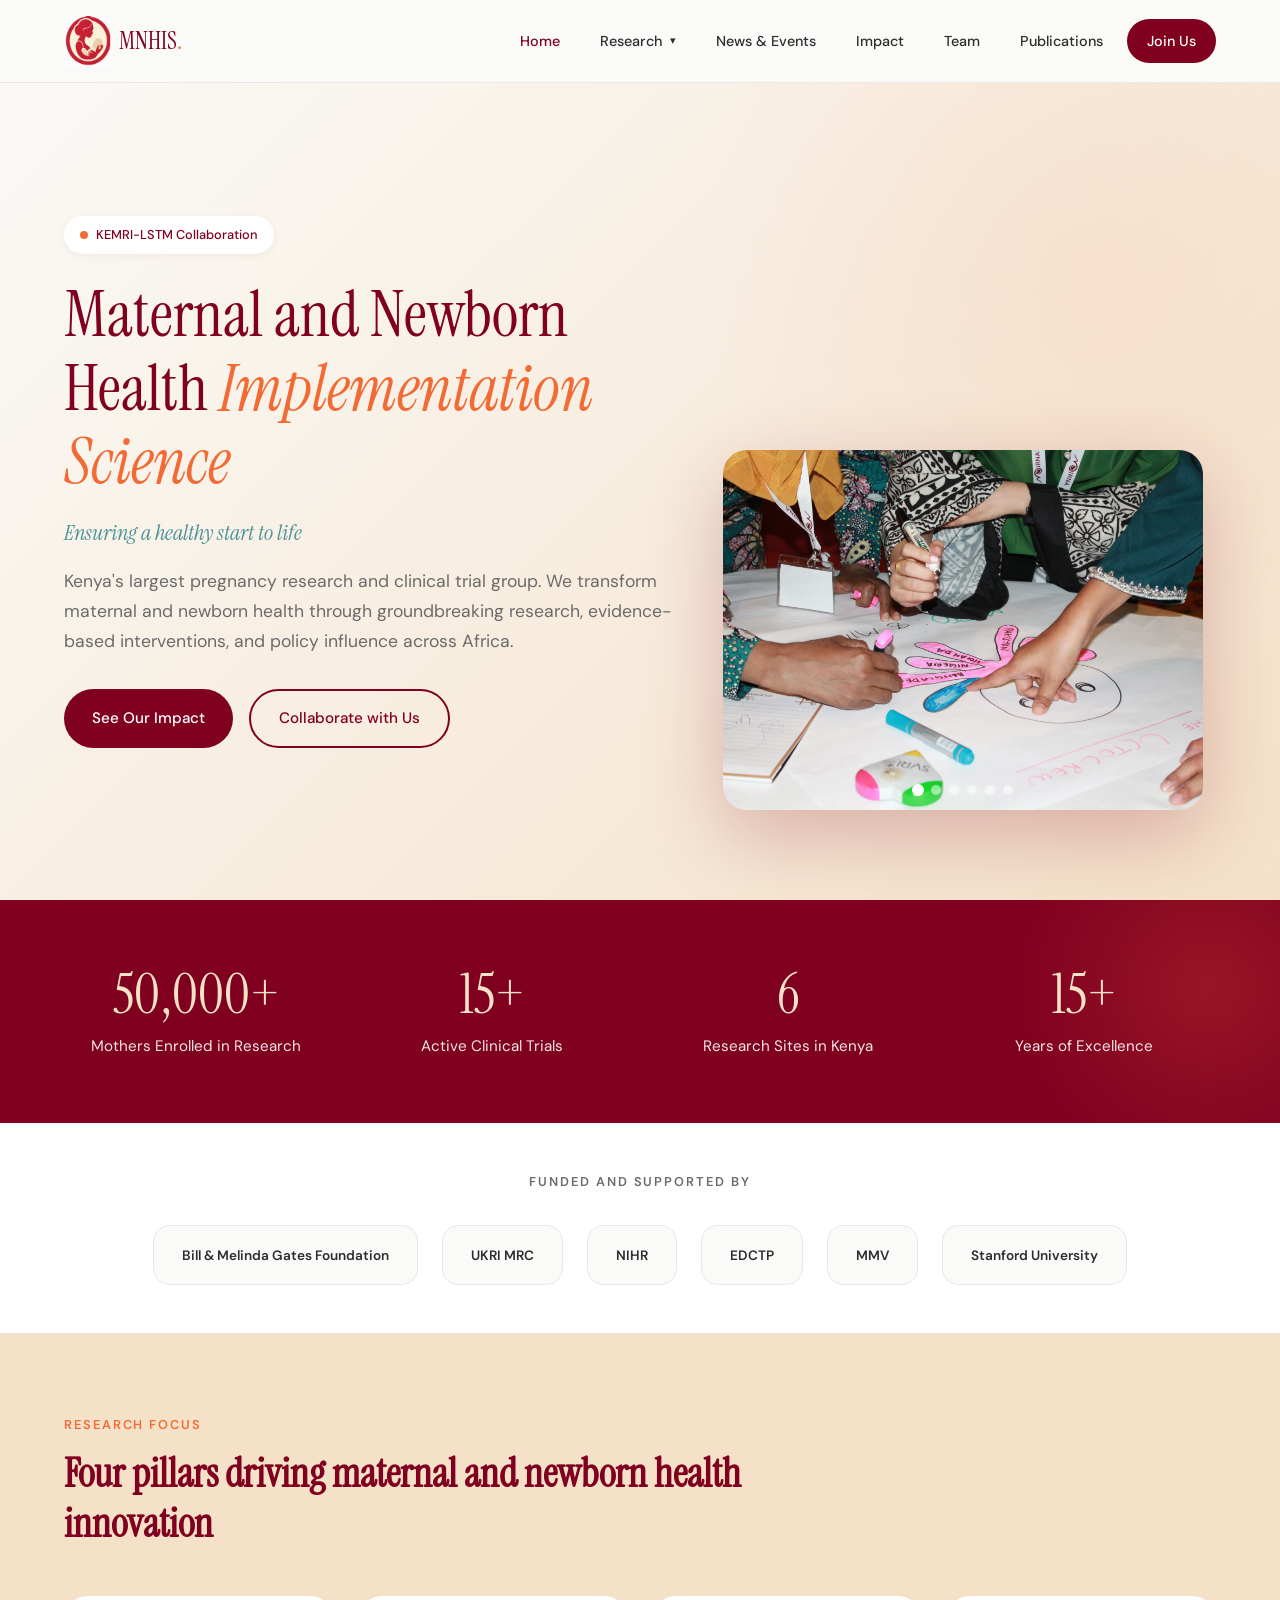
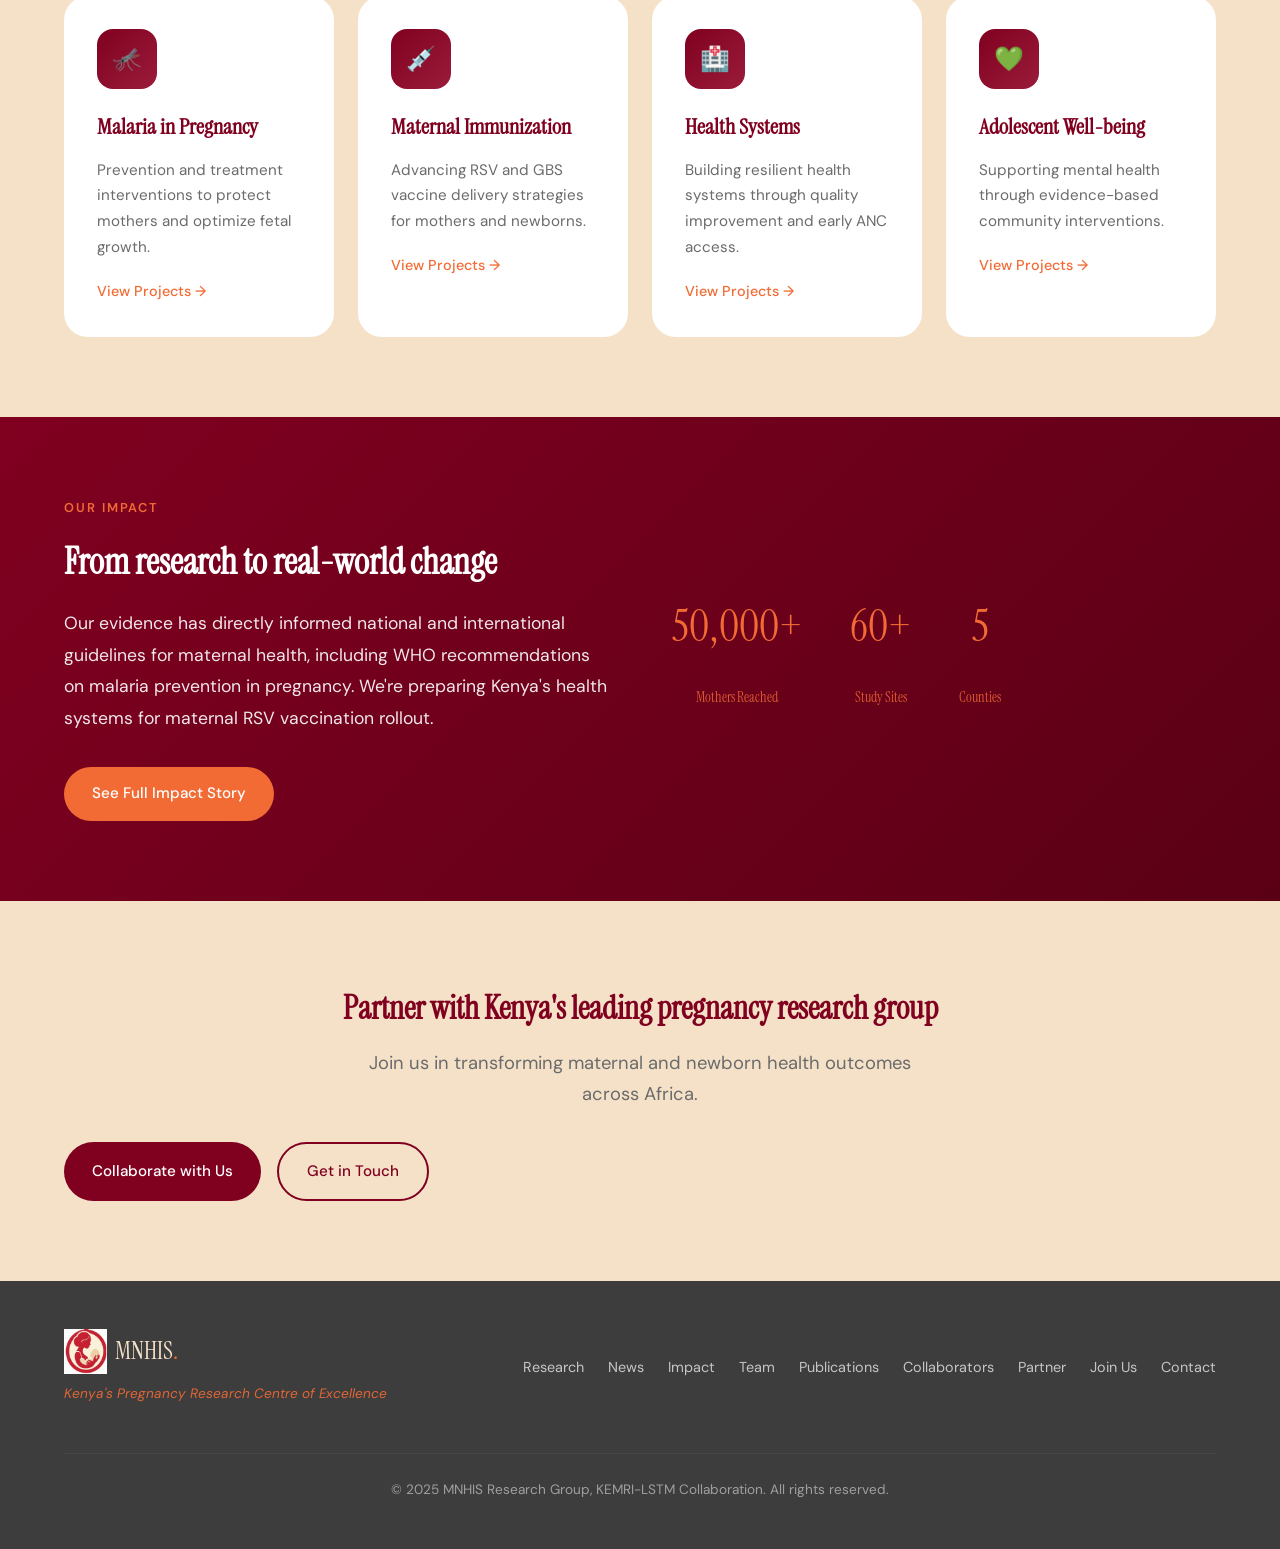
==== commit 72b446c4: "Change Fund Our Research to Collaborate with Us" ====
--- a/index.html
+++ b/index.html
@@ -63,17 +63,39 @@
             <p class="hero-description">Kenya's largest pregnancy research and clinical trial group. We transform maternal and newborn health through groundbreaking research, evidence-based interventions, and policy influence across Africa.</p>
             <div class="hero-cta">
                 <a href="impact.html" class="btn btn-primary">See Our Impact</a>
-                <a href="partner.html" class="btn btn-secondary">Fund Our Research</a>
+                <a href="partner.html" class="btn btn-secondary">Collaborate with Us</a>
             </div>
         </div>
         <div class="hero-visual">
-            <div class="hero-image-container">
-                <svg class="hero-circles" viewBox="0 0 400 400" fill="none" xmlns="http://www.w3.org/2000/svg">
-                    <circle cx="200" cy="200" r="180" stroke="#800020" stroke-width="1.5" opacity="0.15"/>
-                    <circle cx="200" cy="200" r="150" stroke="#F26B35" stroke-width="1.5" opacity="0.2"/>
-                    <circle cx="200" cy="200" r="120" stroke="#800020" stroke-width="1.5" opacity="0.15"/>
-                </svg>
-                <img src="logo.jpg" alt="MNHIS Logo">
+            <div class="hero-carousel">
+                <div class="hero-carousel-track">
+                    <div class="hero-slide">
+                        <img src="gallery-1.jpg" alt="MIRNA workshop - International collaboration">
+                    </div>
+                    <div class="hero-slide">
+                        <img src="gallery-2.jpg" alt="Community health volunteer meeting">
+                    </div>
+                    <div class="hero-slide">
+                        <img src="gallery-3.jpg" alt="Prenatal ultrasound examination">
+                    </div>
+                    <div class="hero-slide">
+                        <img src="gallery-4.jpg" alt="Newborn health assessment">
+                    </div>
+                    <div class="hero-slide">
+                        <img src="gallery-5.jpg" alt="Laboratory team">
+                    </div>
+                    <div class="hero-slide">
+                        <img src="gallery-6.jpg" alt="Field team site visit">
+                    </div>
+                </div>
+                <div class="hero-carousel-dots">
+                    <span class="hero-dot active" onclick="goToHeroSlide(0)"></span>
+                    <span class="hero-dot" onclick="goToHeroSlide(1)"></span>
+                    <span class="hero-dot" onclick="goToHeroSlide(2)"></span>
+                    <span class="hero-dot" onclick="goToHeroSlide(3)"></span>
+                    <span class="hero-dot" onclick="goToHeroSlide(4)"></span>
+                    <span class="hero-dot" onclick="goToHeroSlide(5)"></span>
+                </div>
             </div>
         </div>
     </section>
@@ -122,48 +144,6 @@
             <a href="https://www.stanford.edu" target="_blank" class="funder-logo-text" title="Stanford University">
                 <span class="funder-name">Stanford University</span>
             </a>
-        </div>
-    </section>
-
-    <!-- Photo Gallery Carousel -->
-    <section class="gallery-section">
-        <div class="section-header centered">
-            <span class="section-tag">Our Work in Action</span>
-            <h2 class="section-title">From the Field</h2>
-        </div>
-        <div class="carousel-container">
-            <button class="carousel-btn prev" onclick="moveCarousel(-1)">❮</button>
-            <div class="carousel-track-container">
-                <div class="carousel-track">
-                    <div class="carousel-slide">
-                        <img src="gallery-1.jpg" alt="MIRNA workshop - International collaboration on maternal immunization">
-                    </div>
-                    <div class="carousel-slide">
-                        <img src="gallery-2.jpg" alt="Community health volunteer meeting in western Kenya">
-                    </div>
-                    <div class="carousel-slide">
-                        <img src="gallery-3.jpg" alt="Prenatal ultrasound examination at research site">
-                    </div>
-                    <div class="carousel-slide">
-                        <img src="gallery-4.jpg" alt="Newborn health assessment - IMPROVE study">
-                    </div>
-                    <div class="carousel-slide">
-                        <img src="gallery-5.jpg" alt="Laboratory team reviewing research samples">
-                    </div>
-                    <div class="carousel-slide">
-                        <img src="gallery-6.jpg" alt="Field team site visit in Mfangano">
-                    </div>
-                </div>
-            </div>
-            <button class="carousel-btn next" onclick="moveCarousel(1)">❯</button>
-        </div>
-        <div class="carousel-dots">
-            <span class="dot active" onclick="goToSlide(0)"></span>
-            <span class="dot" onclick="goToSlide(1)"></span>
-            <span class="dot" onclick="goToSlide(2)"></span>
-            <span class="dot" onclick="goToSlide(3)"></span>
-            <span class="dot" onclick="goToSlide(4)"></span>
-            <span class="dot" onclick="goToSlide(5)"></span>
         </div>
     </section>
 
@@ -230,7 +210,7 @@
         <h2>Partner with Kenya's leading pregnancy research group</h2>
         <p>Join us in transforming maternal and newborn health outcomes across Africa.</p>
         <div class="cta-buttons">
-            <a href="partner.html" class="btn btn-primary">Fund Our Research</a>
+            <a href="partner.html" class="btn btn-primary">Collaborate with Us</a>
             <a href="contact.html" class="btn btn-secondary">Get in Touch</a>
         </div>
     </section>
@@ -264,36 +244,33 @@
             document.querySelector('.nav-links').classList.toggle('mobile-open');
         });
 
-        // Carousel functionality
-        let currentSlide = 0;
-        const slides = document.querySelectorAll('.carousel-slide');
-        const dots = document.querySelectorAll('.dot');
-        const totalSlides = slides.length;
-
-        function updateCarousel() {
-            const track = document.querySelector('.carousel-track');
-            track.style.transform = `translateX(-${currentSlide * 100}%)`;
+        // Hero Carousel functionality
+        let heroSlide = 0;
+        const heroSlides = document.querySelectorAll('.hero-slide');
+        const heroDots = document.querySelectorAll('.hero-dot');
+        const totalHeroSlides = heroSlides.length;
+
+        function updateHeroCarousel() {
+            const track = document.querySelector('.hero-carousel-track');
+            track.style.transform = `translateX(-${heroSlide * 100}%)`;
             
             // Update dots
-            dots.forEach((dot, index) => {
-                dot.classList.toggle('active', index === currentSlide);
+            heroDots.forEach((dot, index) => {
+                dot.classList.toggle('active', index === heroSlide);
             });
         }
 
-        function moveCarousel(direction) {
-            currentSlide += direction;
-            if (currentSlide < 0) currentSlide = totalSlides - 1;
-            if (currentSlide >= totalSlides) currentSlide = 0;
-            updateCarousel();
+        function goToHeroSlide(index) {
+            heroSlide = index;
+            updateHeroCarousel();
         }
 
-        function goToSlide(index) {
-            currentSlide = index;
-            updateCarousel();
-        }
-
-        // Auto-advance carousel every 5 seconds
-        setInterval(() => moveCarousel(1), 5000);
+        // Auto-advance hero carousel every 4 seconds
+        setInterval(() => {
+            heroSlide++;
+            if (heroSlide >= totalHeroSlides) heroSlide = 0;
+            updateHeroCarousel();
+        }, 4000);
     </script>
 </body>
 </html>
--- a/styles.css
+++ b/styles.css
@@ -375,6 +375,60 @@
     opacity: 0;
 }
 
+/* Hero Carousel */
+.hero-carousel {
+    width: 480px;
+    position: relative;
+    border-radius: var(--radius-lg);
+    overflow: hidden;
+    box-shadow: 0 25px 80px rgba(128, 0, 32, 0.25);
+}
+
+.hero-carousel-track {
+    display: flex;
+    transition: transform 0.6s ease-in-out;
+}
+
+.hero-slide {
+    min-width: 100%;
+    box-sizing: border-box;
+}
+
+.hero-slide img {
+    width: 100%;
+    height: 360px;
+    object-fit: cover;
+    display: block;
+}
+
+.hero-carousel-dots {
+    position: absolute;
+    bottom: 15px;
+    left: 50%;
+    transform: translateX(-50%);
+    display: flex;
+    gap: 8px;
+    z-index: 10;
+}
+
+.hero-dot {
+    width: 10px;
+    height: 10px;
+    border-radius: 50%;
+    background: rgba(255, 255, 255, 0.5);
+    cursor: pointer;
+    transition: all 0.3s ease;
+}
+
+.hero-dot:hover {
+    background: rgba(255, 255, 255, 0.8);
+}
+
+.hero-dot.active {
+    background: var(--color-white);
+    transform: scale(1.2);
+}
+
 .hero-image-container {
     position: relative;
     width: 380px;
@@ -2368,6 +2422,34 @@
     
     .hero {
         padding: 7rem 2rem 3rem;
+        flex-direction: column;
+        text-align: center;
+    }
+    
+    .hero-visual {
+        position: relative;
+        right: auto;
+        top: auto;
+        transform: none;
+        margin-top: 2rem;
+    }
+    
+    .hero-carousel {
+        width: 100%;
+        max-width: 500px;
+        margin: 0 auto;
+    }
+    
+    .hero-slide img {
+        height: 300px;
+    }
+    
+    .hero-content {
+        max-width: 100%;
+    }
+    
+    .hero-cta {
+        justify-content: center;
     }
     
     .pi-featured {
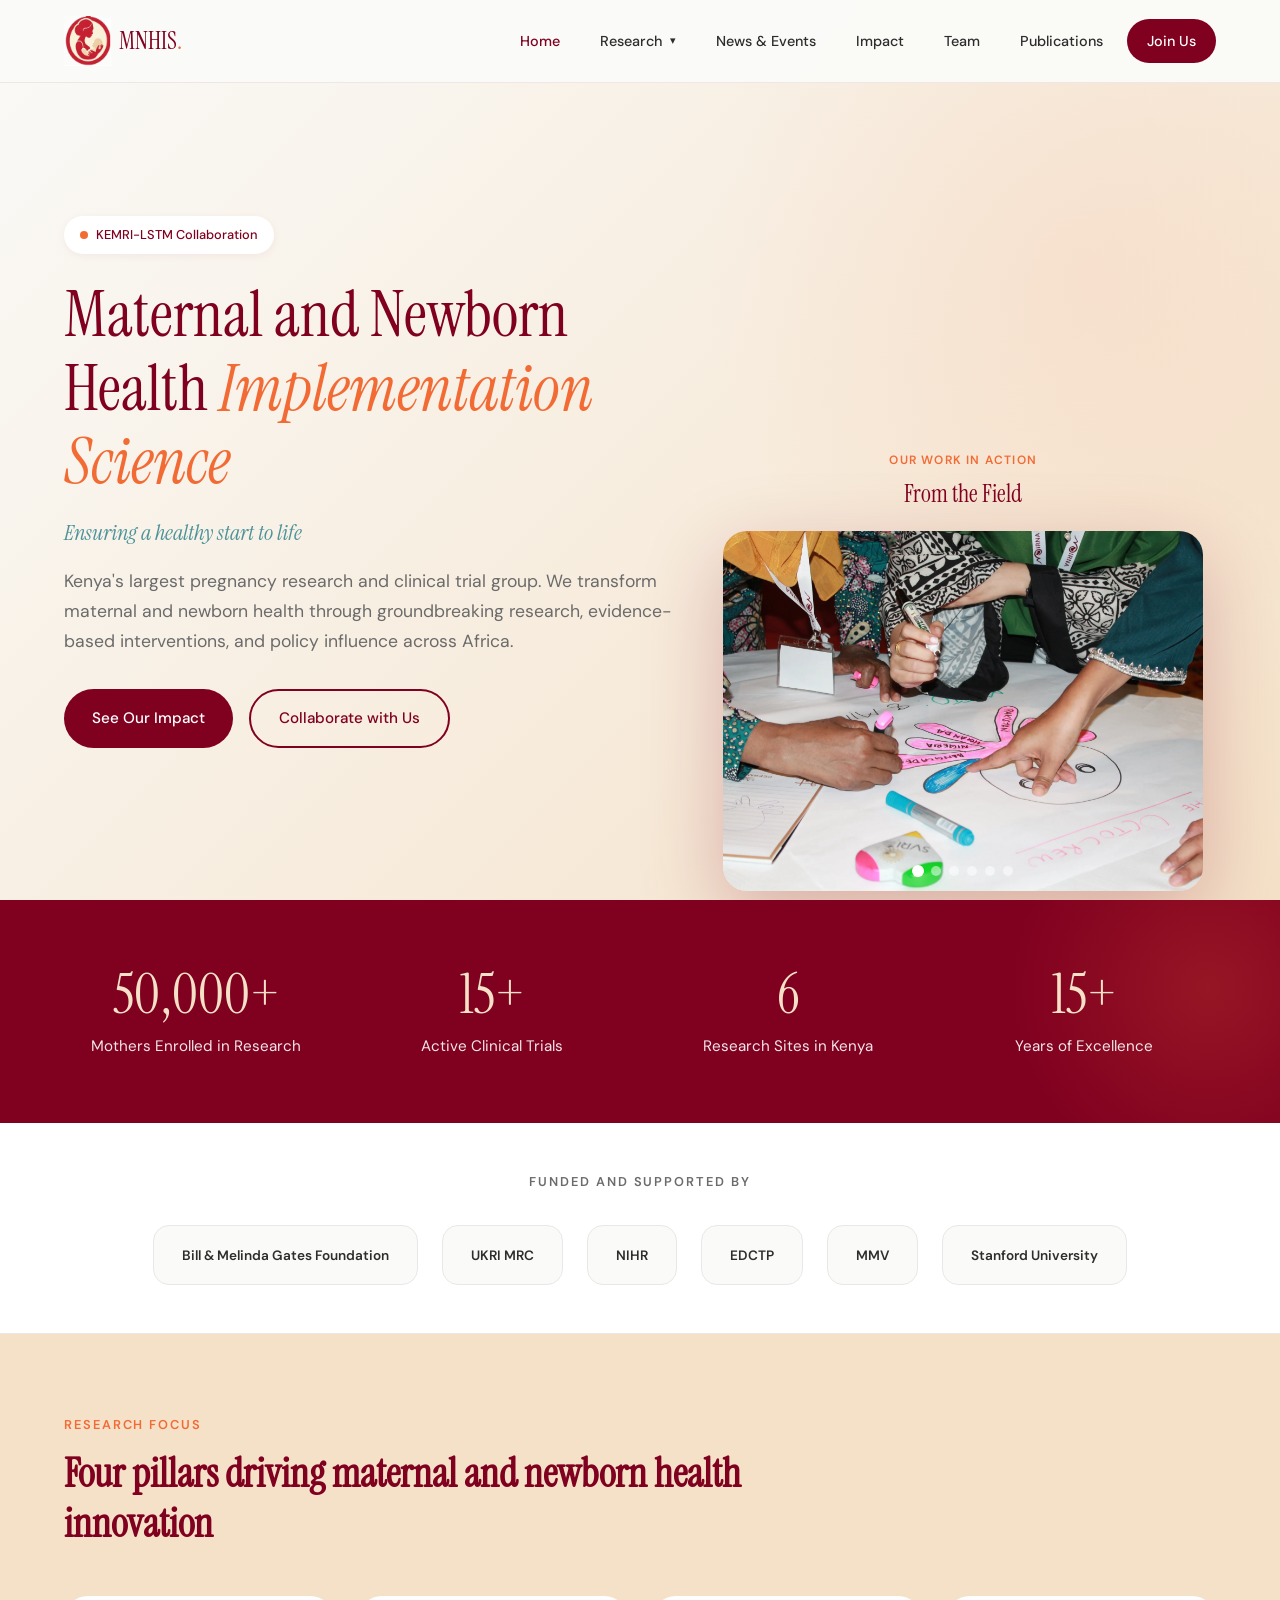
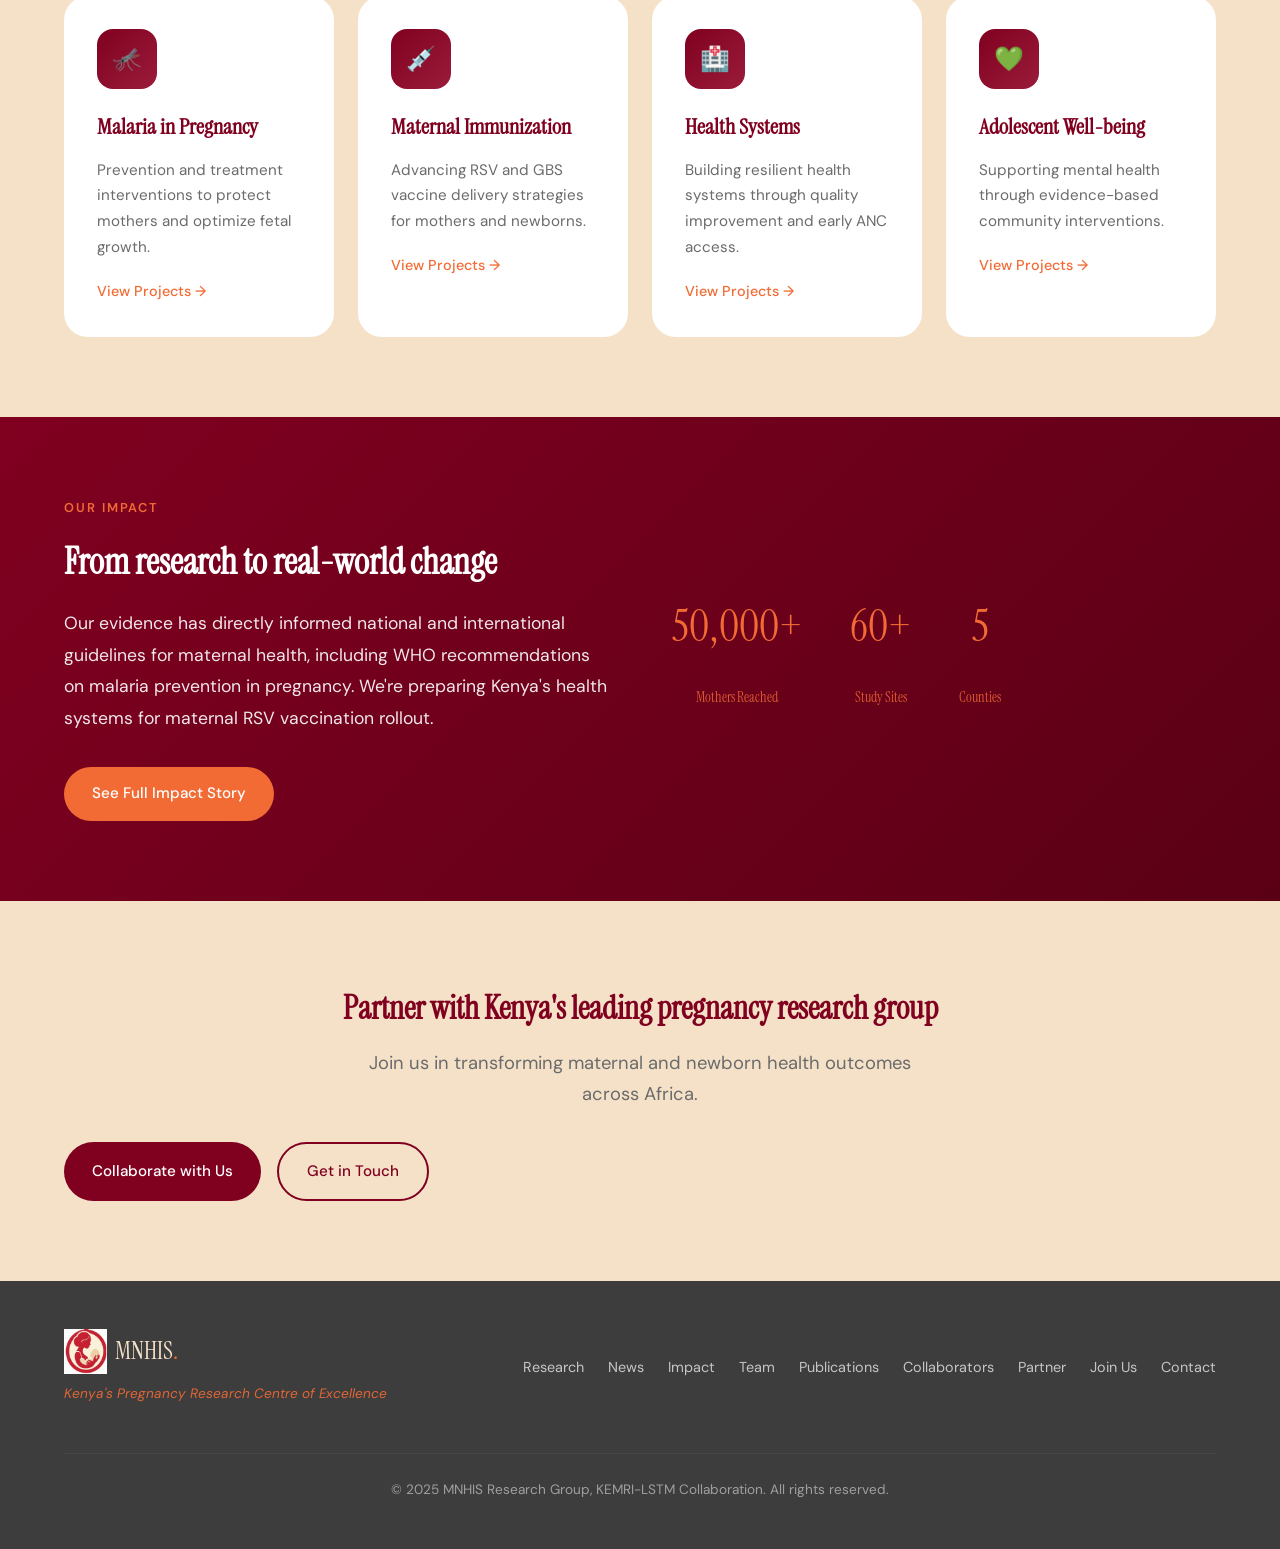
==== commit 6dd1e024: "Add carousel title" ====
--- a/index.html
+++ b/index.html
@@ -67,34 +67,40 @@
             </div>
         </div>
         <div class="hero-visual">
-            <div class="hero-carousel">
-                <div class="hero-carousel-track">
-                    <div class="hero-slide">
-                        <img src="gallery-1.jpg" alt="MIRNA workshop - International collaboration">
+            <div class="hero-carousel-wrapper">
+                <div class="hero-carousel-title">
+                    <span class="carousel-tag">Our Work in Action</span>
+                    <h3>From the Field</h3>
+                </div>
+                <div class="hero-carousel">
+                    <div class="hero-carousel-track">
+                        <div class="hero-slide">
+                            <img src="gallery-1.jpg" alt="MIRNA workshop - International collaboration">
+                        </div>
+                        <div class="hero-slide">
+                            <img src="gallery-2.jpg" alt="Community health volunteer meeting">
+                        </div>
+                        <div class="hero-slide">
+                            <img src="gallery-3.jpg" alt="Prenatal ultrasound examination">
+                        </div>
+                        <div class="hero-slide">
+                            <img src="gallery-4.jpg" alt="Newborn health assessment">
+                        </div>
+                        <div class="hero-slide">
+                            <img src="gallery-5.jpg" alt="Laboratory team">
+                        </div>
+                        <div class="hero-slide">
+                            <img src="gallery-6.jpg" alt="Field team site visit">
+                        </div>
                     </div>
-                    <div class="hero-slide">
-                        <img src="gallery-2.jpg" alt="Community health volunteer meeting">
+                    <div class="hero-carousel-dots">
+                        <span class="hero-dot active" onclick="goToHeroSlide(0)"></span>
+                        <span class="hero-dot" onclick="goToHeroSlide(1)"></span>
+                        <span class="hero-dot" onclick="goToHeroSlide(2)"></span>
+                        <span class="hero-dot" onclick="goToHeroSlide(3)"></span>
+                        <span class="hero-dot" onclick="goToHeroSlide(4)"></span>
+                        <span class="hero-dot" onclick="goToHeroSlide(5)"></span>
                     </div>
-                    <div class="hero-slide">
-                        <img src="gallery-3.jpg" alt="Prenatal ultrasound examination">
-                    </div>
-                    <div class="hero-slide">
-                        <img src="gallery-4.jpg" alt="Newborn health assessment">
-                    </div>
-                    <div class="hero-slide">
-                        <img src="gallery-5.jpg" alt="Laboratory team">
-                    </div>
-                    <div class="hero-slide">
-                        <img src="gallery-6.jpg" alt="Field team site visit">
-                    </div>
-                </div>
-                <div class="hero-carousel-dots">
-                    <span class="hero-dot active" onclick="goToHeroSlide(0)"></span>
-                    <span class="hero-dot" onclick="goToHeroSlide(1)"></span>
-                    <span class="hero-dot" onclick="goToHeroSlide(2)"></span>
-                    <span class="hero-dot" onclick="goToHeroSlide(3)"></span>
-                    <span class="hero-dot" onclick="goToHeroSlide(4)"></span>
-                    <span class="hero-dot" onclick="goToHeroSlide(5)"></span>
                 </div>
             </div>
         </div>
--- a/styles.css
+++ b/styles.css
@@ -376,6 +376,31 @@
 }
 
 /* Hero Carousel */
+.hero-carousel-wrapper {
+    text-align: center;
+}
+
+.hero-carousel-title {
+    margin-bottom: 1rem;
+}
+
+.hero-carousel-title .carousel-tag {
+    font-size: 0.75rem;
+    font-weight: 600;
+    text-transform: uppercase;
+    letter-spacing: 0.1em;
+    color: var(--color-accent);
+    display: block;
+    margin-bottom: 0.25rem;
+}
+
+.hero-carousel-title h3 {
+    font-family: var(--font-display);
+    font-size: 1.5rem;
+    color: var(--color-primary);
+    font-weight: 400;
+}
+
 .hero-carousel {
     width: 480px;
     position: relative;
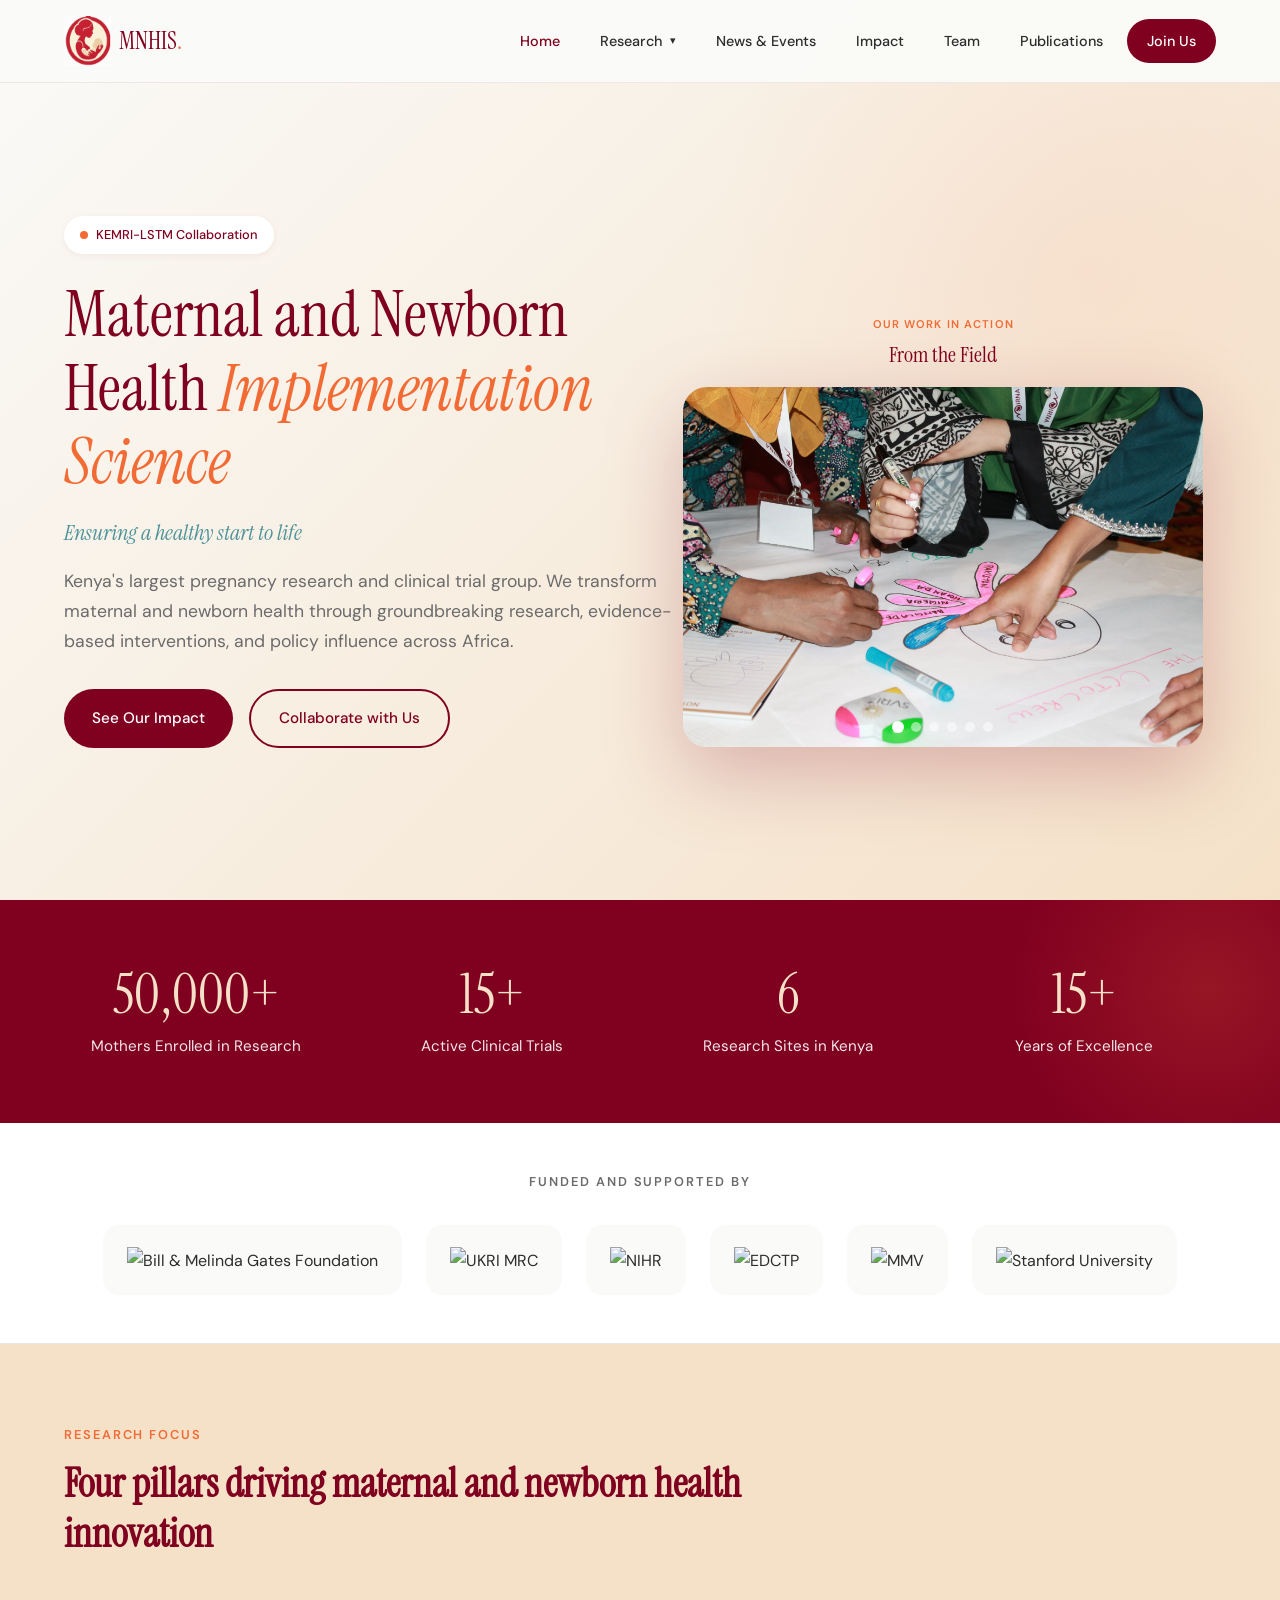
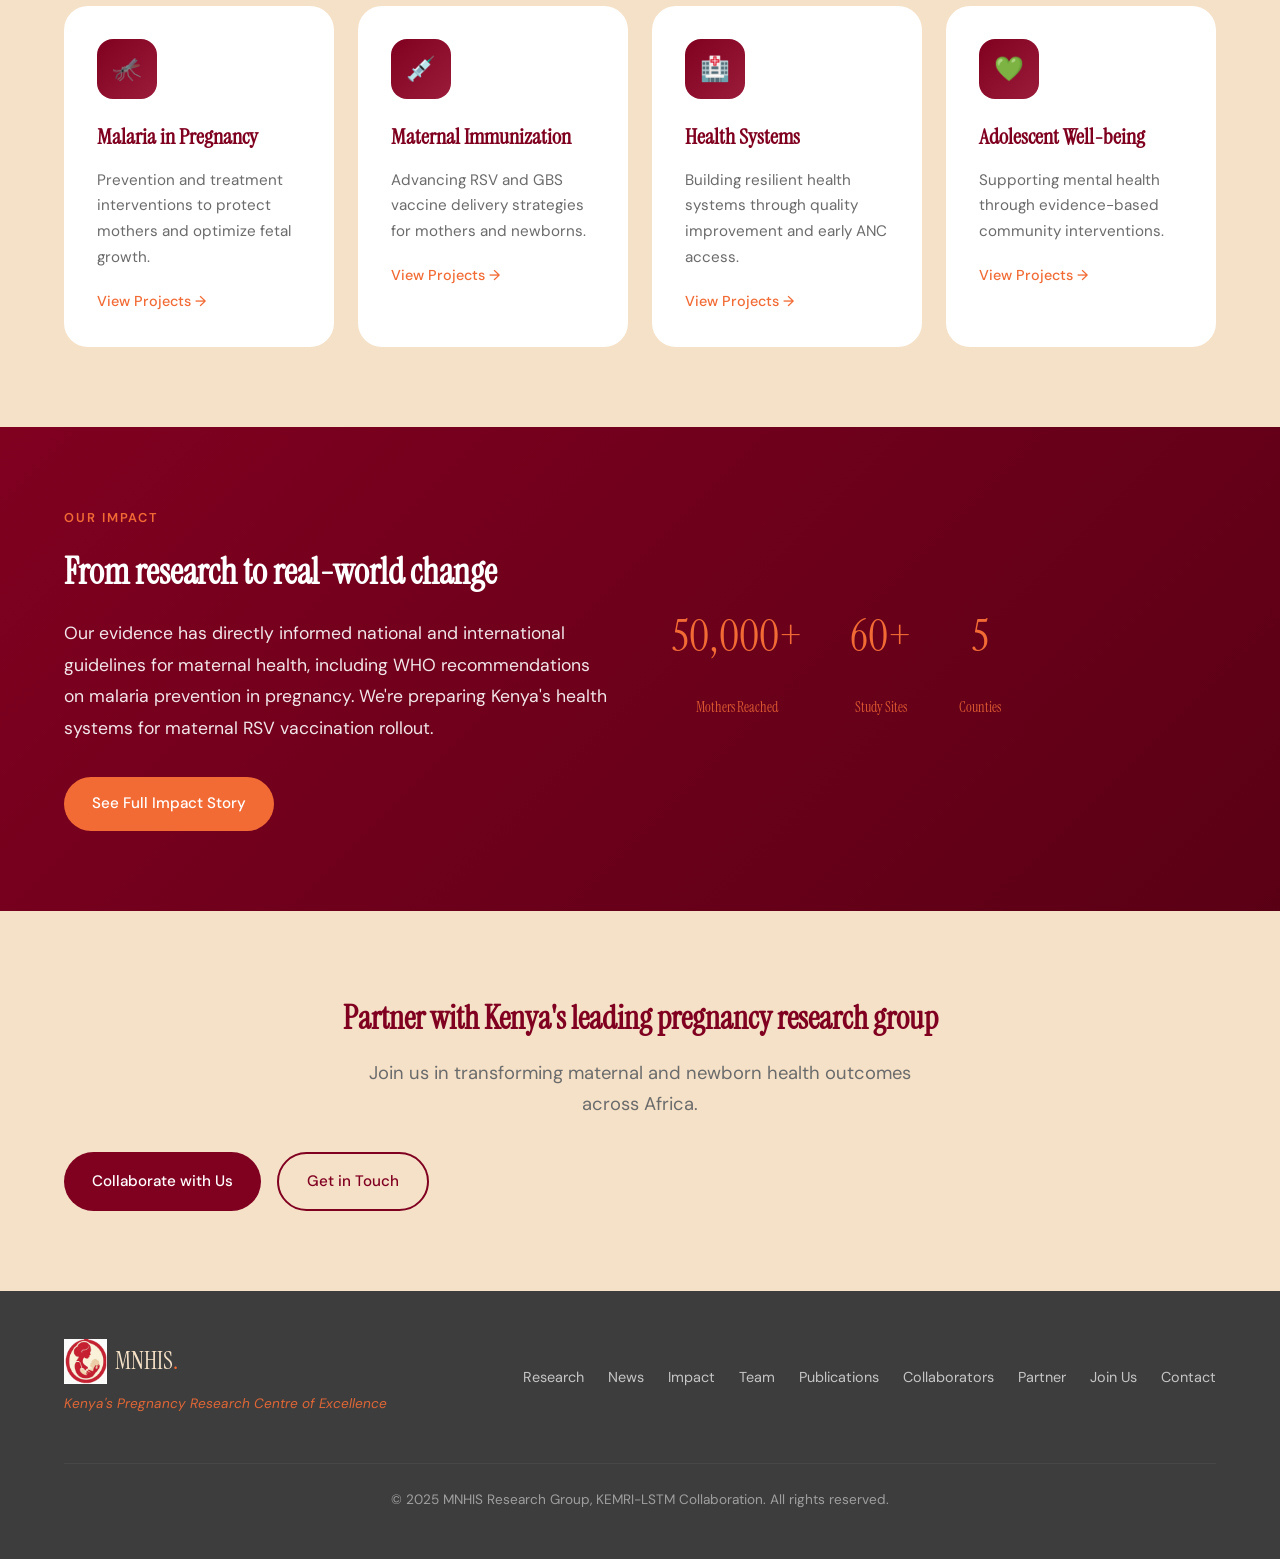
==== commit e8ab8482: "Add funder logos" ====
--- a/index.html
+++ b/index.html
@@ -132,23 +132,23 @@
     <section class="funders-section">
         <p class="funders-label">Funded and Supported By</p>
         <div class="funders-logos">
-            <a href="https://www.gatesfoundation.org" target="_blank" class="funder-logo-text" title="Bill & Melinda Gates Foundation">
-                <span class="funder-name">Bill & Melinda Gates Foundation</span>
-            </a>
-            <a href="https://www.ukri.org/councils/mrc/" target="_blank" class="funder-logo-text" title="Medical Research Council UK">
-                <span class="funder-name">UKRI MRC</span>
-            </a>
-            <a href="https://www.nihr.ac.uk" target="_blank" class="funder-logo-text" title="NIHR">
-                <span class="funder-name">NIHR</span>
-            </a>
-            <a href="https://www.edctp.org" target="_blank" class="funder-logo-text" title="EDCTP">
-                <span class="funder-name">EDCTP</span>
-            </a>
-            <a href="https://www.mmv.org" target="_blank" class="funder-logo-text" title="Medicines for Malaria Venture">
-                <span class="funder-name">MMV</span>
-            </a>
-            <a href="https://www.stanford.edu" target="_blank" class="funder-logo-text" title="Stanford University">
-                <span class="funder-name">Stanford University</span>
+            <a href="https://www.gatesfoundation.org" target="_blank" class="funder-logo" title="Bill & Melinda Gates Foundation">
+                <img src="https://upload.wikimedia.org/wikipedia/commons/thumb/2/20/Bill_%26_Melinda_Gates_Foundation_logo.svg/320px-Bill_%26_Melinda_Gates_Foundation_logo.svg.png" alt="Bill & Melinda Gates Foundation">
+            </a>
+            <a href="https://www.ukri.org/councils/mrc/" target="_blank" class="funder-logo" title="Medical Research Council UK">
+                <img src="https://upload.wikimedia.org/wikipedia/en/thumb/5/5d/UK_Research_and_Innovation_logo.svg/200px-UK_Research_and_Innovation_logo.svg.png" alt="UKRI MRC">
+            </a>
+            <a href="https://www.nihr.ac.uk" target="_blank" class="funder-logo" title="NIHR">
+                <img src="https://upload.wikimedia.org/wikipedia/commons/thumb/6/63/NIHR_logo.svg/200px-NIHR_logo.svg.png" alt="NIHR">
+            </a>
+            <a href="https://www.edctp.org" target="_blank" class="funder-logo" title="EDCTP">
+                <img src="https://www.edctp.org/web/app/uploads/2020/01/EDCTP_logo.png" alt="EDCTP">
+            </a>
+            <a href="https://www.mmv.org" target="_blank" class="funder-logo" title="Medicines for Malaria Venture">
+                <img src="https://upload.wikimedia.org/wikipedia/commons/thumb/e/ef/Medicines_for_Malaria_Venture_Logo.svg/200px-Medicines_for_Malaria_Venture_Logo.svg.png" alt="MMV">
+            </a>
+            <a href="https://www.stanford.edu" target="_blank" class="funder-logo" title="Stanford University">
+                <img src="https://upload.wikimedia.org/wikipedia/commons/thumb/b/b5/Seal_of_Leland_Stanford_Junior_University.svg/150px-Seal_of_Leland_Stanford_Junior_University.svg.png" alt="Stanford University">
             </a>
         </div>
     </section>
--- a/styles.css
+++ b/styles.css
@@ -369,7 +369,7 @@
 .hero-visual {
     position: absolute;
     right: 6%;
-    top: 50%;
+    top: 35%;
     transform: translateY(-50%);
     animation: fadeInUp 0.8s ease 0.3s forwards;
     opacity: 0;
@@ -381,28 +381,30 @@
 }
 
 .hero-carousel-title {
-    margin-bottom: 1rem;
+    margin-bottom: 0.75rem;
+    text-align: center;
 }
 
 .hero-carousel-title .carousel-tag {
-    font-size: 0.75rem;
+    font-size: 0.7rem;
     font-weight: 600;
     text-transform: uppercase;
     letter-spacing: 0.1em;
     color: var(--color-accent);
     display: block;
-    margin-bottom: 0.25rem;
+    margin-bottom: 0.15rem;
 }
 
 .hero-carousel-title h3 {
     font-family: var(--font-display);
-    font-size: 1.5rem;
+    font-size: 1.4rem;
     color: var(--color-primary);
     font-weight: 400;
+    margin: 0;
 }
 
 .hero-carousel {
-    width: 480px;
+    width: 520px;
     position: relative;
     border-radius: var(--radius-lg);
     overflow: hidden;
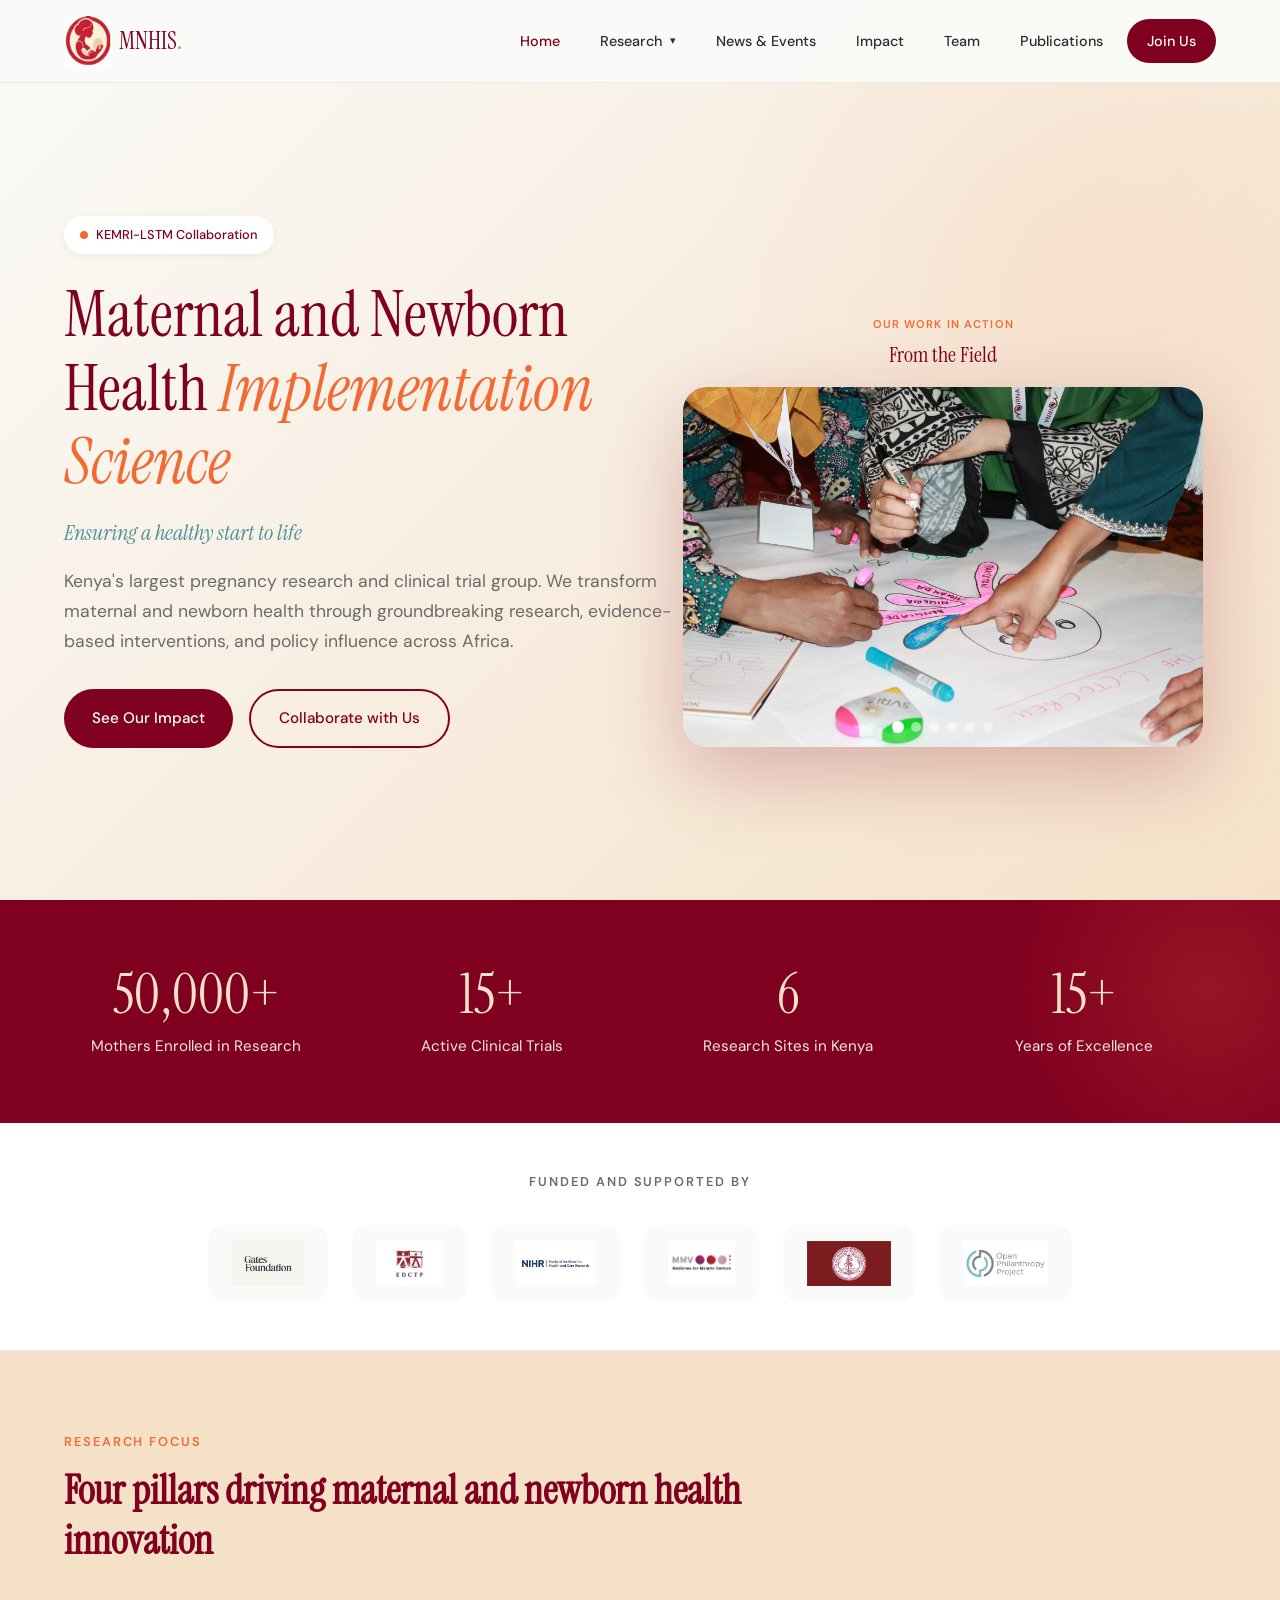
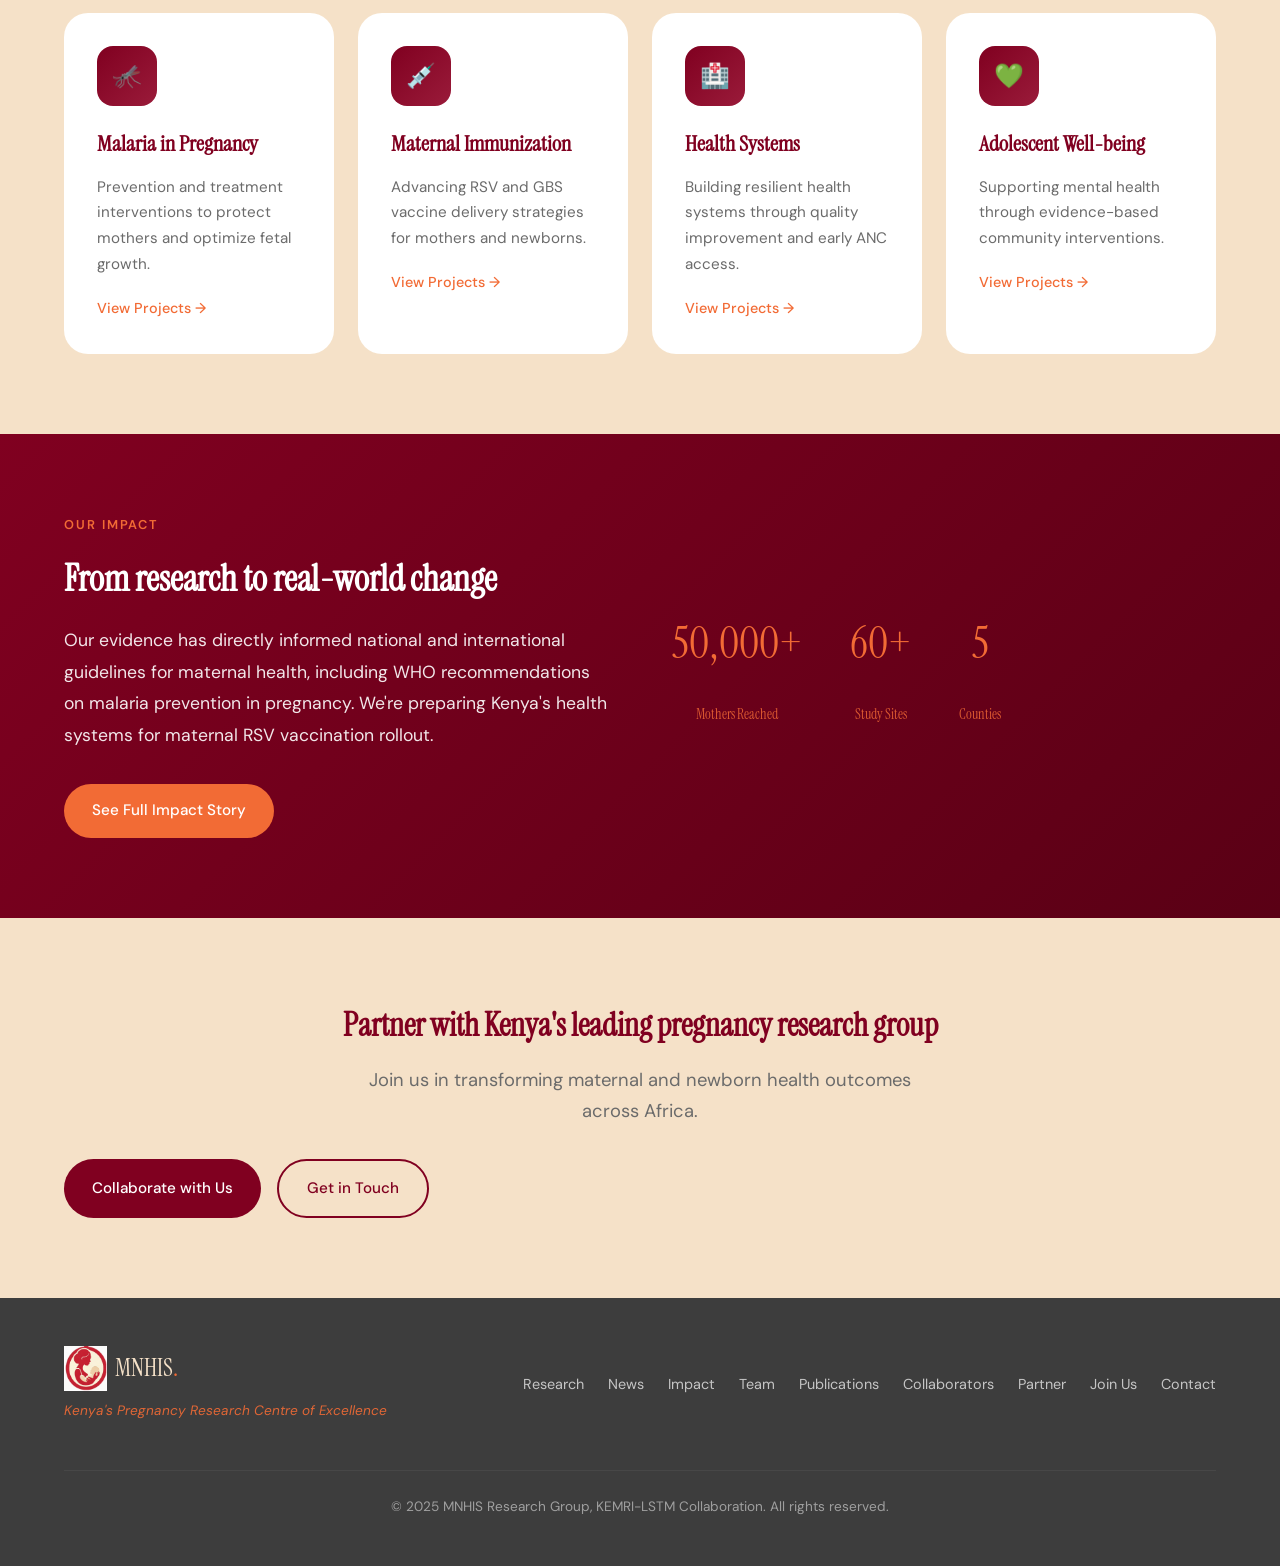
==== commit 044d0413: "Add funder logos" ====
--- a/index.html
+++ b/index.html
@@ -133,22 +133,22 @@
         <p class="funders-label">Funded and Supported By</p>
         <div class="funders-logos">
             <a href="https://www.gatesfoundation.org" target="_blank" class="funder-logo" title="Bill & Melinda Gates Foundation">
-                <img src="https://upload.wikimedia.org/wikipedia/commons/thumb/2/20/Bill_%26_Melinda_Gates_Foundation_logo.svg/320px-Bill_%26_Melinda_Gates_Foundation_logo.svg.png" alt="Bill & Melinda Gates Foundation">
-            </a>
-            <a href="https://www.ukri.org/councils/mrc/" target="_blank" class="funder-logo" title="Medical Research Council UK">
-                <img src="https://upload.wikimedia.org/wikipedia/en/thumb/5/5d/UK_Research_and_Innovation_logo.svg/200px-UK_Research_and_Innovation_logo.svg.png" alt="UKRI MRC">
+                <img src="gates-logo.webp" alt="Gates Foundation">
+            </a>
+            <a href="https://www.edctp.org" target="_blank" class="funder-logo" title="EDCTP">
+                <img src="edctp-logo.png" alt="EDCTP">
             </a>
             <a href="https://www.nihr.ac.uk" target="_blank" class="funder-logo" title="NIHR">
-                <img src="https://upload.wikimedia.org/wikipedia/commons/thumb/6/63/NIHR_logo.svg/200px-NIHR_logo.svg.png" alt="NIHR">
-            </a>
-            <a href="https://www.edctp.org" target="_blank" class="funder-logo" title="EDCTP">
-                <img src="https://www.edctp.org/web/app/uploads/2020/01/EDCTP_logo.png" alt="EDCTP">
+                <img src="nihr-logo.png" alt="NIHR">
             </a>
             <a href="https://www.mmv.org" target="_blank" class="funder-logo" title="Medicines for Malaria Venture">
-                <img src="https://upload.wikimedia.org/wikipedia/commons/thumb/e/ef/Medicines_for_Malaria_Venture_Logo.svg/200px-Medicines_for_Malaria_Venture_Logo.svg.png" alt="MMV">
+                <img src="mmv-logo.png" alt="MMV">
             </a>
             <a href="https://www.stanford.edu" target="_blank" class="funder-logo" title="Stanford University">
-                <img src="https://upload.wikimedia.org/wikipedia/commons/thumb/b/b5/Seal_of_Leland_Stanford_Junior_University.svg/150px-Seal_of_Leland_Stanford_Junior_University.svg.png" alt="Stanford University">
+                <img src="stanford-logo.png" alt="Stanford University">
+            </a>
+            <a href="https://www.openphilanthropy.org" target="_blank" class="funder-logo" title="Open Philanthropy">
+                <img src="openphil-logo.png" alt="Open Philanthropy">
             </a>
         </div>
     </section>
--- a/styles.css
+++ b/styles.css
@@ -641,6 +641,39 @@
     border: 1px solid var(--color-neutral-light);
 }
 
+.funder-logo-styled {
+    padding: 1rem 2rem;
+    background: var(--color-white);
+    border-radius: var(--radius-md);
+    transition: all 0.3s ease;
+    display: flex;
+    align-items: center;
+    justify-content: center;
+    min-height: 65px;
+    text-decoration: none;
+    border: 2px solid var(--color-neutral-light);
+}
+
+.funder-logo-styled:hover {
+    background: var(--color-primary);
+    transform: translateY(-3px);
+    box-shadow: var(--shadow-md);
+    border-color: var(--color-primary);
+}
+
+.funder-logo-styled .funder-text {
+    font-family: var(--font-display);
+    font-size: 1rem;
+    font-weight: 500;
+    color: var(--color-primary);
+    text-align: center;
+    transition: color 0.3s ease;
+}
+
+.funder-logo-styled:hover .funder-text {
+    color: var(--color-white);
+}
+
 .funder-logo-text:hover {
     background: var(--color-primary);
     transform: translateY(-3px);
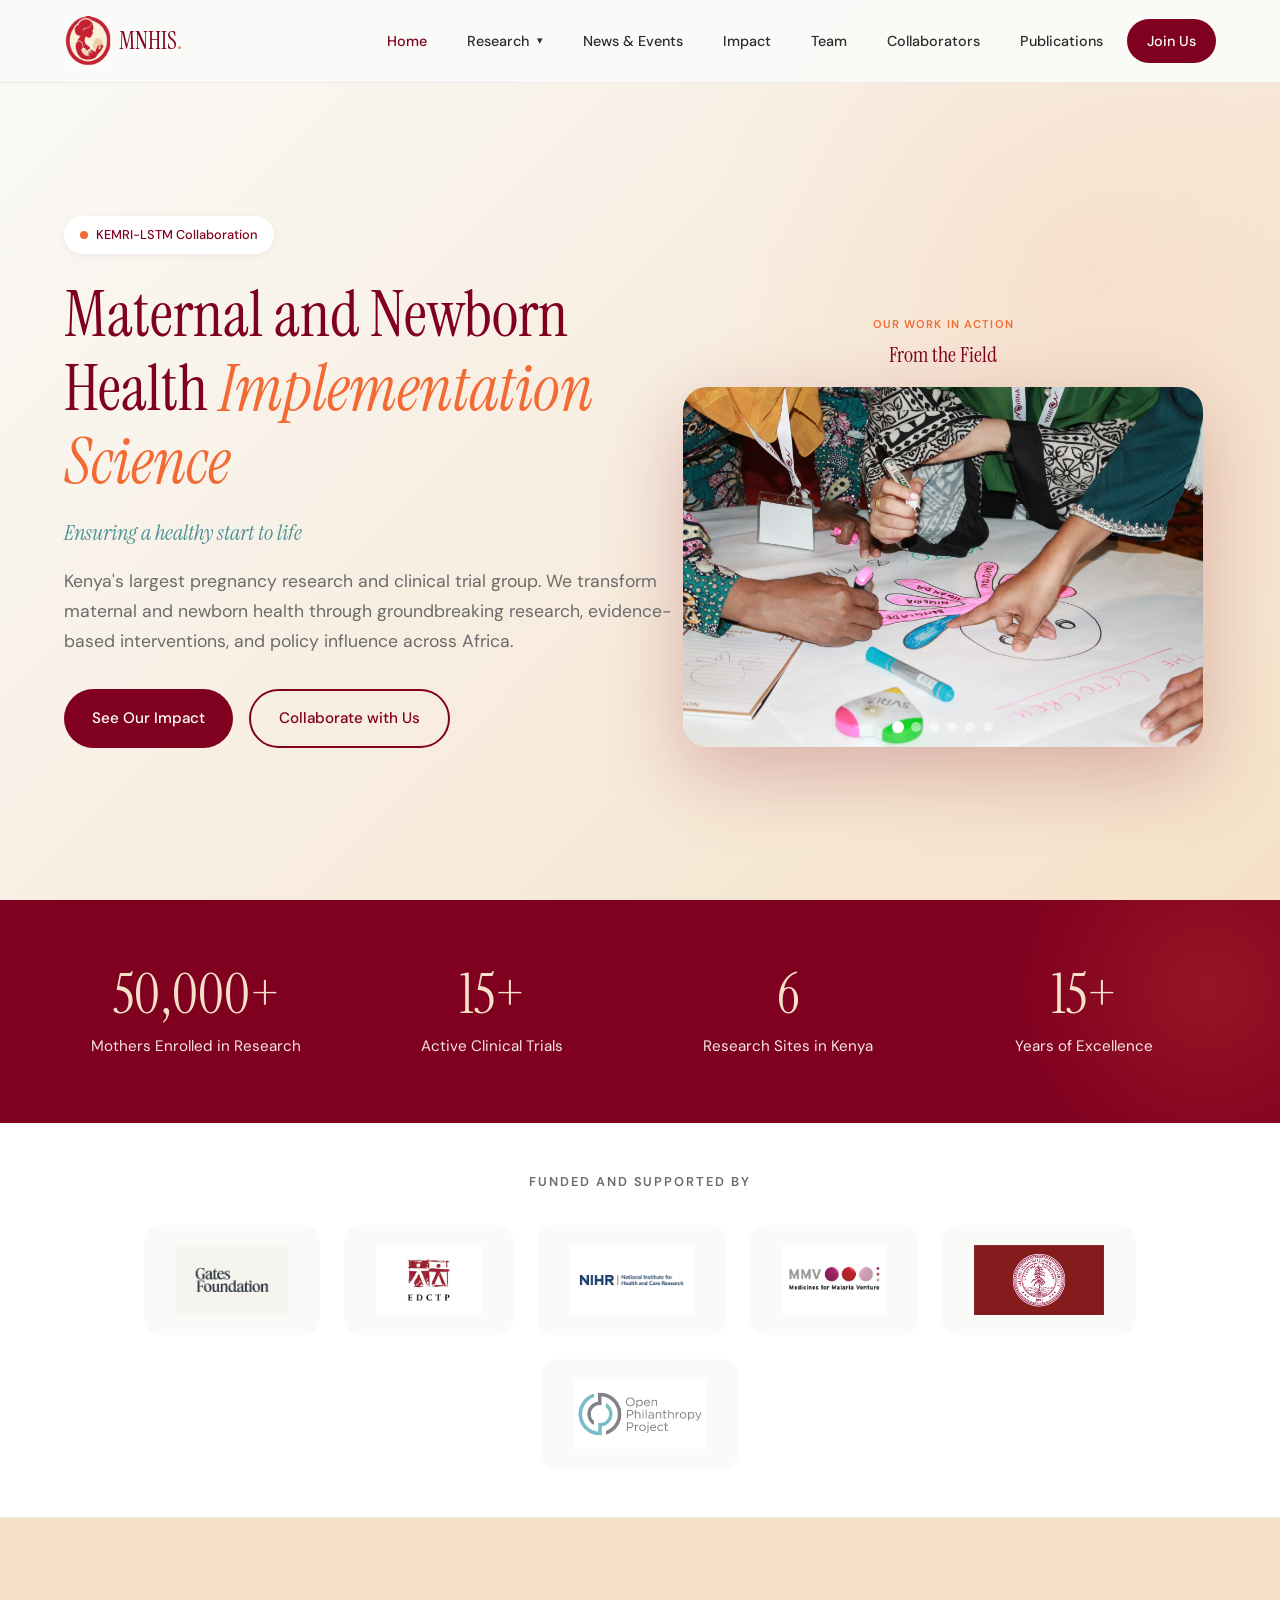
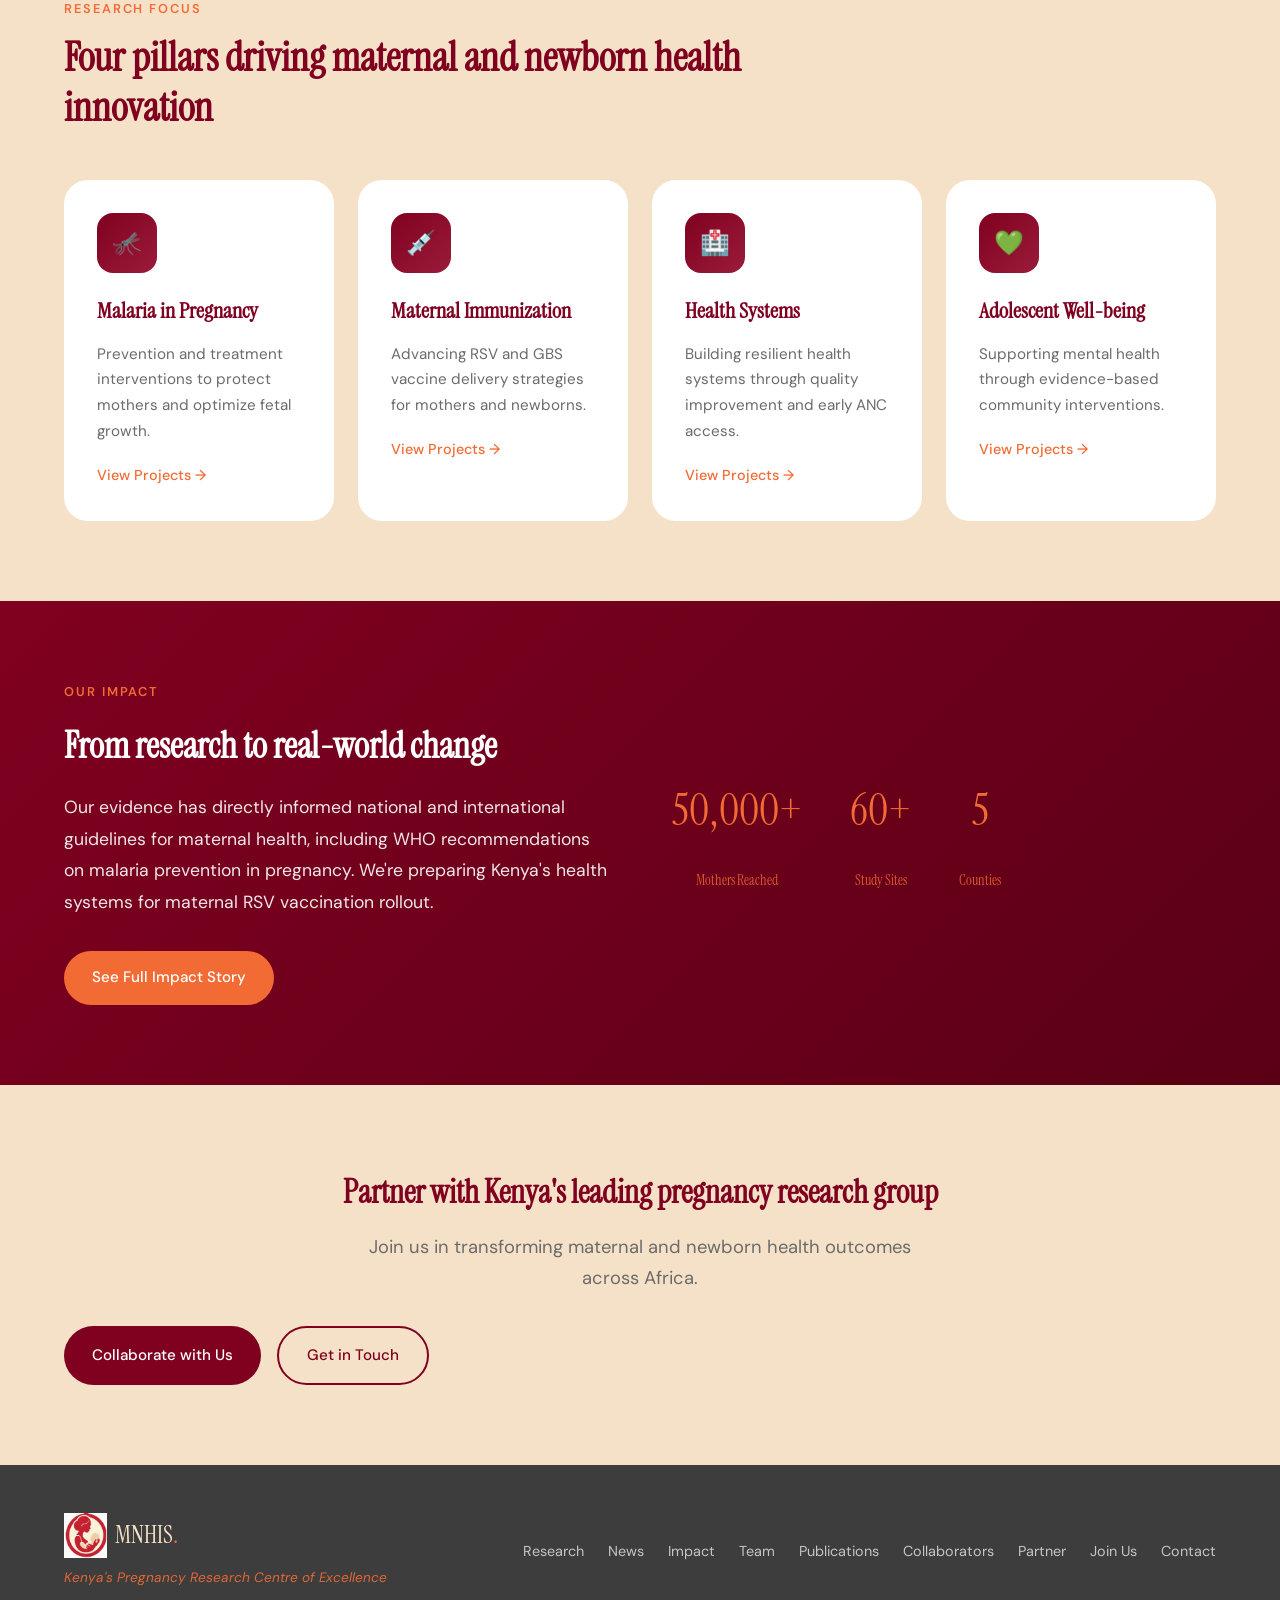
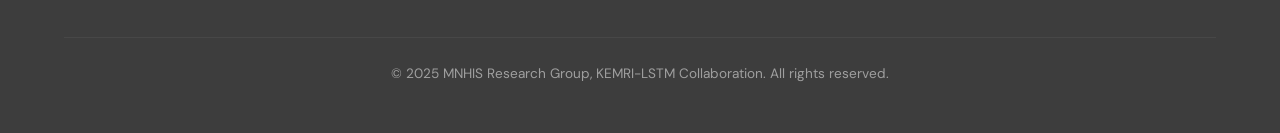
==== commit 436b877b: "Add Collaborators tab to navigation" ====
--- a/index.html
+++ b/index.html
@@ -48,6 +48,7 @@
             <li><a href="news.html">News & Events</a></li>
             <li><a href="impact.html">Impact</a></li>
             <li><a href="team.html">Team</a></li>
+            <li><a href="collaborators.html">Collaborators</a></li>
             <li><a href="publications.html">Publications</a></li>
             <li><a href="join.html" class="nav-cta">Join Us</a></li>
         </ul>
--- a/styles.css
+++ b/styles.css
@@ -599,14 +599,15 @@
 }
 
 .funder-logo {
-    padding: 1rem 1.5rem;
+    padding: 1.25rem 2rem;
     background: var(--color-bg);
     border-radius: var(--radius-md);
     transition: all 0.3s ease;
     display: flex;
     align-items: center;
     justify-content: center;
-    min-height: 70px;
+    min-height: 90px;
+    min-width: 160px;
 }
 
 .funder-logo:hover {
@@ -616,10 +617,10 @@
 }
 
 .funder-logo img {
-    max-height: 45px;
+    max-height: 70px;
     width: auto;
     object-fit: contain;
-    filter: grayscale(20%);
+    filter: grayscale(10%);
     transition: filter 0.3s ease;
 }
 
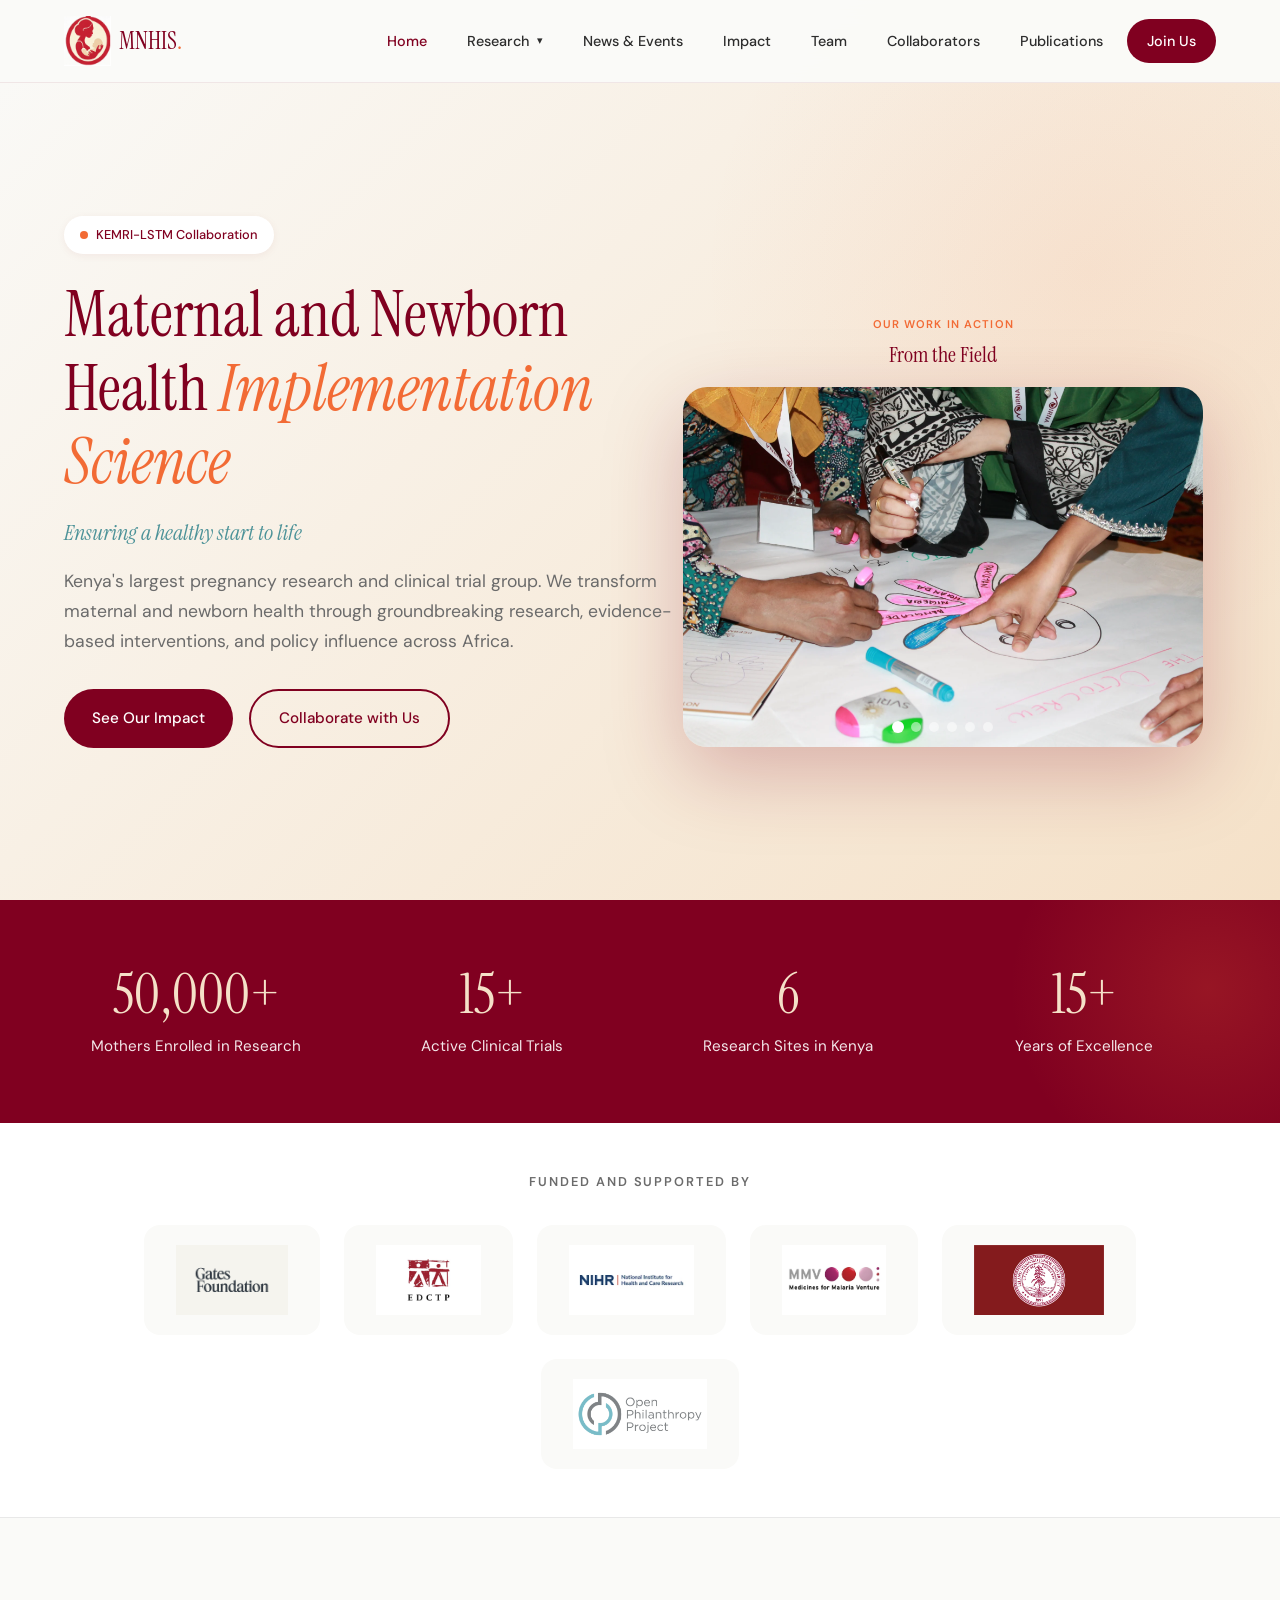
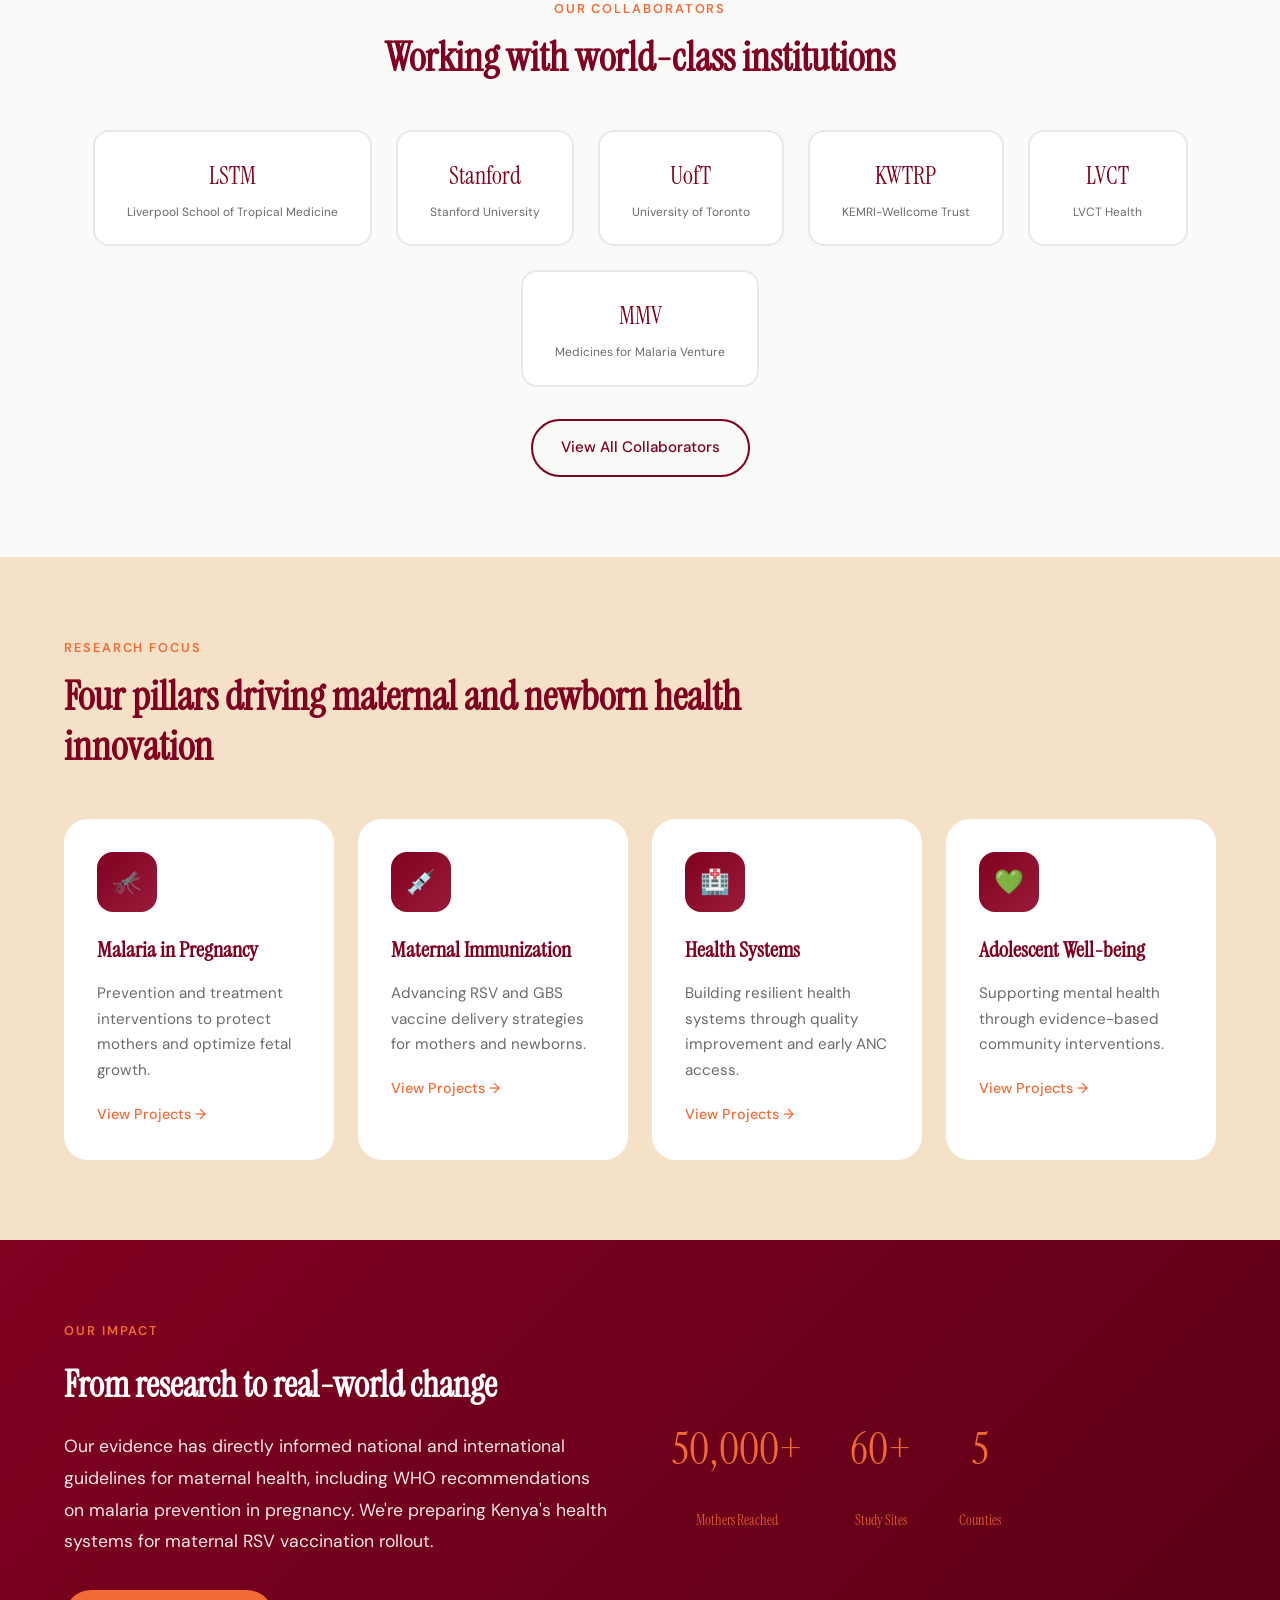
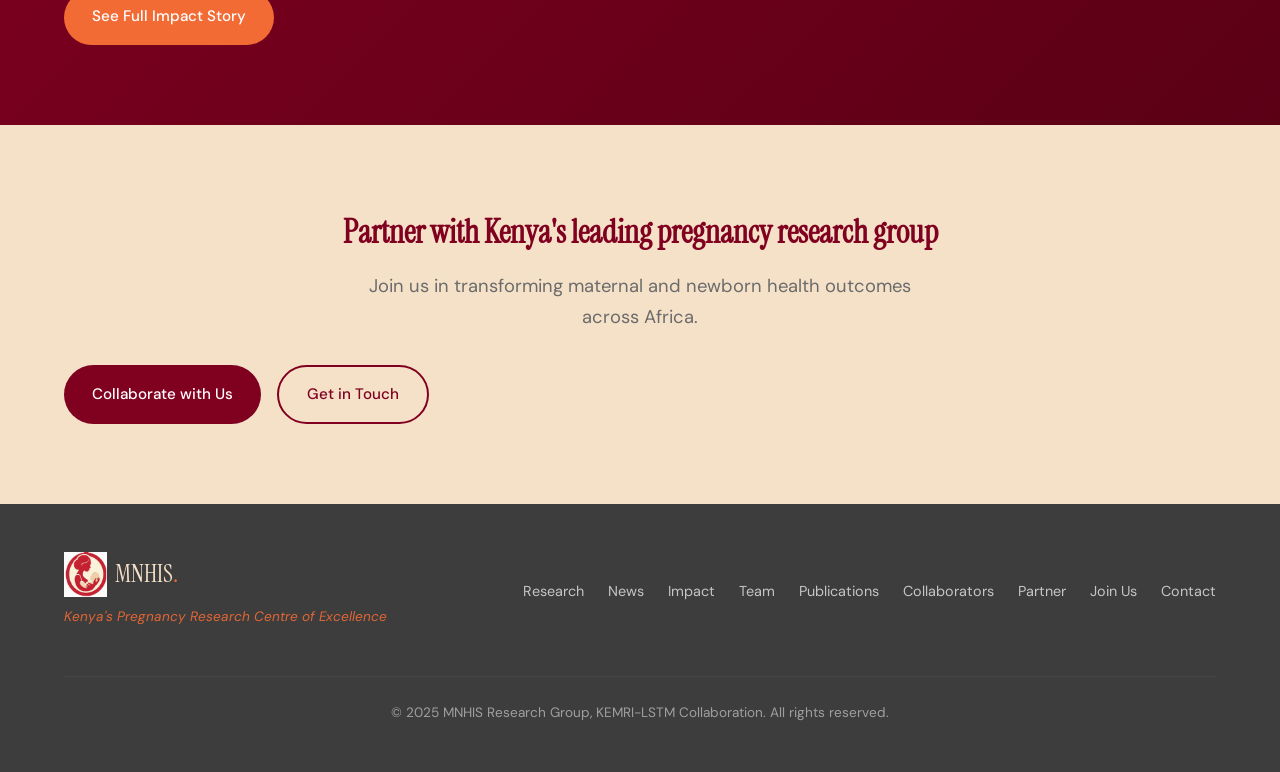
==== commit a694667c: "Add collaborators section to homepage" ====
--- a/index.html
+++ b/index.html
@@ -154,6 +154,43 @@
         </div>
     </section>
 
+    <!-- Collaborators Section -->
+    <section class="collaborators-home-section">
+        <div class="section-header centered">
+            <span class="section-tag">Our Collaborators</span>
+            <h2 class="section-title">Working with world-class institutions</h2>
+        </div>
+        <div class="collaborators-logos">
+            <a href="https://www.lstmed.ac.uk" target="_blank" class="collaborator-logo-card" title="Liverpool School of Tropical Medicine">
+                <span class="collab-abbrev">LSTM</span>
+                <span class="collab-name">Liverpool School of Tropical Medicine</span>
+            </a>
+            <a href="https://www.stanford.edu" target="_blank" class="collaborator-logo-card" title="Stanford University">
+                <span class="collab-abbrev">Stanford</span>
+                <span class="collab-name">Stanford University</span>
+            </a>
+            <a href="https://lmp.utoronto.ca/faculty/kevin-kain" target="_blank" class="collaborator-logo-card" title="University of Toronto">
+                <span class="collab-abbrev">UofT</span>
+                <span class="collab-name">University of Toronto</span>
+            </a>
+            <a href="https://kemri-wellcome.org" target="_blank" class="collaborator-logo-card" title="KEMRI-Wellcome Trust">
+                <span class="collab-abbrev">KWTRP</span>
+                <span class="collab-name">KEMRI-Wellcome Trust</span>
+            </a>
+            <a href="https://lvcthealth.org" target="_blank" class="collaborator-logo-card" title="LVCT Health">
+                <span class="collab-abbrev">LVCT</span>
+                <span class="collab-name">LVCT Health</span>
+            </a>
+            <a href="https://www.mmv.org" target="_blank" class="collaborator-logo-card" title="Medicines for Malaria Venture">
+                <span class="collab-abbrev">MMV</span>
+                <span class="collab-name">Medicines for Malaria Venture</span>
+            </a>
+        </div>
+        <div style="text-align: center; margin-top: 2rem;">
+            <a href="collaborators.html" class="btn btn-secondary">View All Collaborators</a>
+        </div>
+    </section>
+
     <!-- Research Areas -->
     <section class="research-section">
         <div class="section-header">
--- a/styles.css
+++ b/styles.css
@@ -628,6 +628,67 @@
     filter: grayscale(0%);
 }
 
+/* Collaborators Home Section */
+.collaborators-home-section {
+    padding: 5rem 4rem;
+    background: var(--color-bg);
+}
+
+.collaborators-home-section .section-header.centered {
+    text-align: center;
+    max-width: 600px;
+    margin: 0 auto 3rem;
+}
+
+.collaborators-logos {
+    display: flex;
+    justify-content: center;
+    align-items: stretch;
+    flex-wrap: wrap;
+    gap: 1.5rem;
+    max-width: 1200px;
+    margin: 0 auto;
+}
+
+.collaborator-logo-card {
+    padding: 1.5rem 2rem;
+    background: var(--color-white);
+    border-radius: var(--radius-md);
+    border: 2px solid var(--color-neutral-light);
+    transition: all 0.3s ease;
+    display: flex;
+    flex-direction: column;
+    align-items: center;
+    justify-content: center;
+    text-decoration: none;
+    min-width: 160px;
+    text-align: center;
+}
+
+.collaborator-logo-card:hover {
+    border-color: var(--color-primary);
+    transform: translateY(-3px);
+    box-shadow: var(--shadow-md);
+}
+
+.collaborator-logo-card .collab-abbrev {
+    font-family: var(--font-display);
+    font-size: 1.5rem;
+    font-weight: 500;
+    color: var(--color-primary);
+    margin-bottom: 0.5rem;
+}
+
+.collaborator-logo-card .collab-name {
+    font-size: 0.75rem;
+    color: var(--color-text-muted);
+    line-height: 1.3;
+}
+
+.collaborator-logo-card:hover .collab-abbrev {
+    color: var(--color-accent);
+}
+
 /* Text-based Funder Logos */
 .funder-logo-text {
     padding: 1rem 1.75rem;
